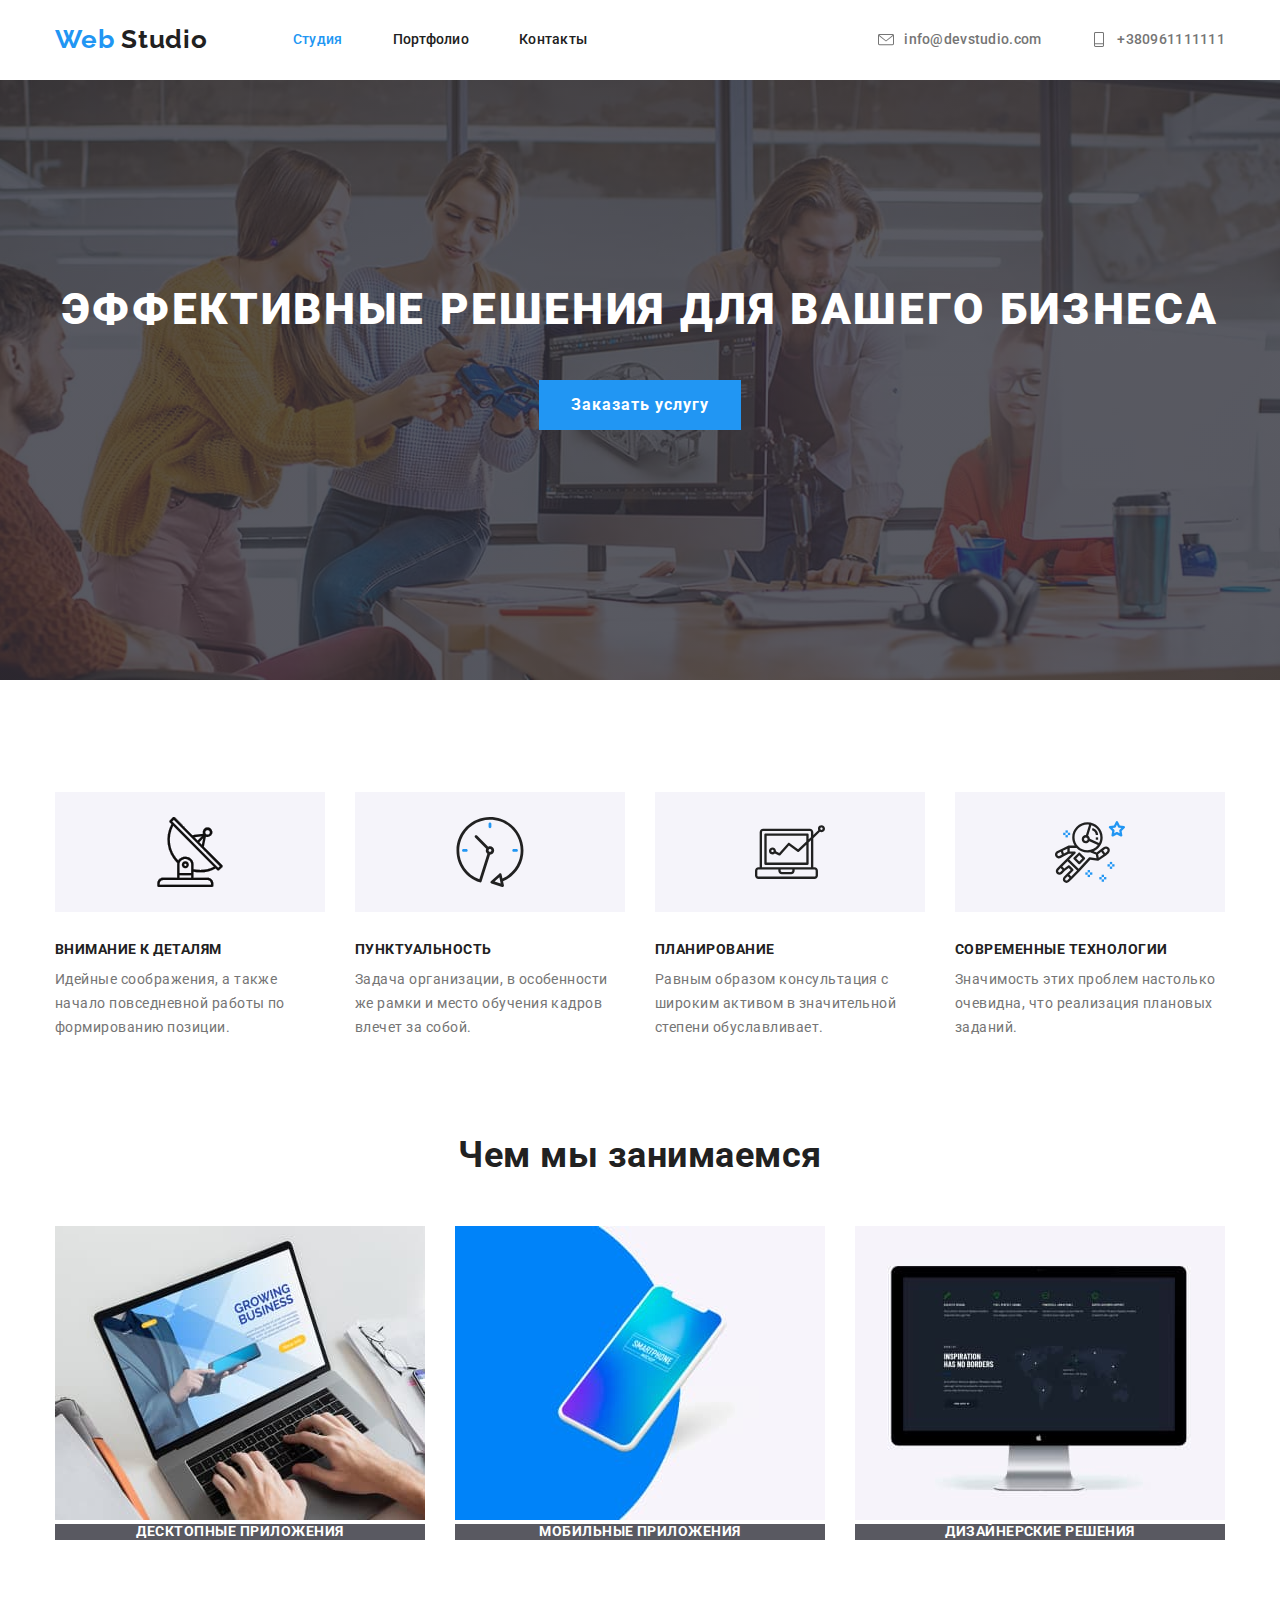
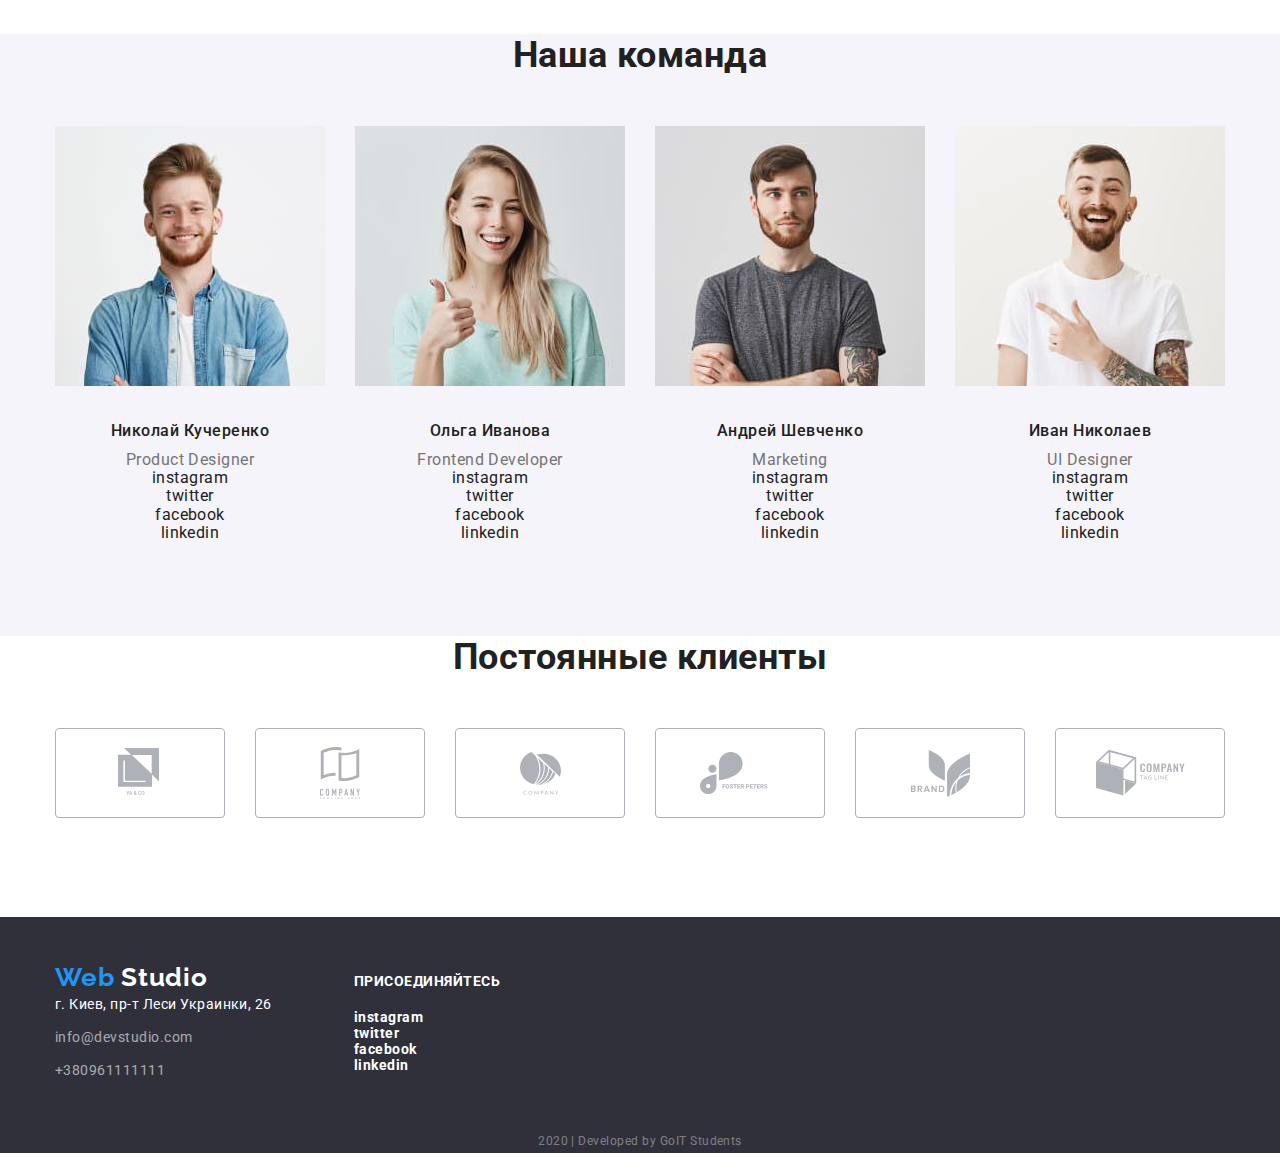
==== index.html @ 4feedaf9 "Добавляет бекграунд героя, иконки тел. и эьейл, иконки в преимущества" ====
<!DOCTYPE html>
<html lang="ru">
  <head>
    <meta charset="UTF-8" />
    <meta name="viewport" content="width=device-width, initial-scale=1.0" />
    <title>Веб студия</title>
    <link
      href="https://fonts.googleapis.com/css2?family=Raleway:wght@700&family=Roboto:wght@400;500;700;900&display=swap"
      rel="stylesheet"
    />
    <link
      rel="stylesheet"
      href="https://cdnjs.cloudflare.com/ajax/libs/modern-normalize/0.6.0/modern-normalize.min.css"
    />
    <link rel="stylesheet" href="./css/style.css" />
  </head>
  <body>
    <!-- Шапка-->
    <header class="header">
      <!--Навигация сайта-->
      <nav class="nav container">
        <a href="./index.html" lang="en" class="logo-link">
          <span class="logo-web">Web</span> Studio
        </a>

        <ul class="nav-list">
          <li class="nav-items"><a href="" class="link current">Студия</a></li>
          <li class="nav-items">
            <a href="./portfolio.html" class="link">Портфолио</a>
          </li>
          <li class="nav-items"><a href="" class="link">Контакты</a></li>
        </ul>

        <ul class="nav-contakt">
          <li class="nav-items mail">
            <a href="mailto:info@devstudio.com" class="link-mail"
              >info@devstudio.com</a
            >
          </li>
          <li class="nav-items tell">
            <a href="tel:+380961111111" class="link-tel">+380961111111</a>
          </li>
        </ul>
      </nav>
    </header>

    <!--Главный контент страницы-->

    <main>
      <!--Секция 1 Герой-->
      <section class="section-heroy">
        <div class="container">
          <h1 class="hero-title">эффективные решения для вашего бизнеса</h1>
          <a href="" class="button">Заказать услугу</a>
        </div>
      </section>
      <!--Наши преимущества-->
      <section class="section">
        <div class="container">
          <h2 class="section-title invisible">Наши преимущества</h2>

          <ul class="advantages">
            <li class="section-items antenna">
              <!--<img
                class="section-img"
                src="./image/antenna.svg"
                alt="Спутниковая тарелка"
              />-->

              <h3 class="section-subtitle">Внимание к деталям</h3>
              <p class="section-text">
                Идейные соображения, а также начало повседневной работы по
                формированию позиции.
              </p>
            </li>
            <li class="section-items clock">
              <!--- <img class="section-img" 
                src="./image/clock.svg" alt="Часы" />-->
              <h3 class="section-subtitle">Пунктуальность</h3>
              <p class="section-text">
                Задача организации, в особенности же рамки и место обучения
                кадров влечет за собой.
              </p>
            </li>
            <li class="section-items vector">
              <!-- <img class="section-img" 
              src="./image/Vector.svg" alt="Вектор" />-->
              <h3 class="section-subtitle">Планирование</h3>
              <p class="section-text">
                Равным образом консультация с широким активом в значительной
                степени обуславливает.
              </p>
            </li>
            <li class="section-items astronaut">
              <!-- <img
                class="section-img"
                src="./image/astronaut.svg"
                alt="Астронавт"
              />-->
              <h3 class="section-subtitle">Современные технологии</h3>
              <p class="section-text">
                Значимость этих проблем настолько очевидна, что реализация
                плановых заданий.
              </p>
            </li>
          </ul>
        </div>
      </section>

      <!--Чем мы занимаемся-->
      <section class="section">
        <div class="container">
          <h2 class="section-title title-work">Чем мы занимаемся</h2>
          <ul class="work-list">
            <li class="work-items">
              <a href=""
                ><img src="./image/notebook.jpg" width="370" alt="ноутбук" />
                <p class="work">Десктопные приложения</p>
              </a>
            </li>

            <li class="work-items">
              <a href=""
                ><img src="./image/phone.jpg" width="370" alt="Телефон" />
                <p class="work">Мобильные приложения</p>
              </a>
            </li>

            <li class="work-items">
              <a href=""
                ><img src="./image/desktop.jpg" width="370" alt="Монитор" />
                <p class="work">Дизайнерские решения</p>
              </a>
            </li>
          </ul>
        </div>
      </section>

      <!--Наша команда-->

      <section class="section team">
        <div class="container">
          <h2 class="section-title section-title-team">Наша команда</h2>
          <ul class="team-list">
            <li class="section-iteams-team">
              <img class="team-img" src="./image/face1.jpg" alt="Портрет" />
              <h3 class="section-subtitle comand">Николай Кучеренко</h3>
              <p lang="en" class="section-text profesion">Product Designer</p>
              <ul class="team-social">
                <li>
                  <a
                    href="https://www.instagram.com/"
                    class="social-link"
                    target="blank"
                    >instagram</a
                  >
                </li>
                <li>
                  <a
                    href="https://twitter.com/"
                    target="blank"
                    class="social-link"
                    >twitter</a
                  >
                </li>
                <li>
                  <a
                    href="https://www.facebook.com/"
                    target="blank"
                    class="social-link"
                    >facebook</a
                  >
                </li>
                <li>
                  <a
                    href="https://www.linkedin.com/"
                    target="blank"
                    class="social-link"
                    >linkedin</a
                  >
                </li>
              </ul>
            </li>

            <li class="section-iteams-team">
              <img class="team-img" src="./image/face2.jpg" alt="Портрет" />
              <h3 class="section-subtitle comand">Ольга Иванова</h3>
              <p lang="en" class="section-text profesion">Frontend Developer</p>
              <ul class="team-social">
                <li>
                  <a
                    href="https://www.instagram.com/"
                    target="blank"
                    class="social-link"
                    >instagram</a
                  >
                </li>
                <li>
                  <a
                    href="https://twitter.com/"
                    target="blank"
                    class="social-link"
                    >twitter</a
                  >
                </li>
                <li>
                  <a
                    href="https://www.facebook.com/"
                    target="blank"
                    class="social-link"
                    >facebook</a
                  >
                </li>
                <li>
                  <a
                    href="https://www.linkedin.com/"
                    target="blank"
                    class="social-link"
                    >linkedin</a
                  >
                </li>
              </ul>
            </li>

            <li class="section-iteams-team">
              <img class="team-img" src="./image/face3.jpg" alt="Портрет" />
              <h3 class="section-subtitle comand">Андрей Шевченко</h3>
              <p lang="en" class="section-text profesion">Marketing</p>
              <ul class="team-social">
                <li>
                  <a
                    href="https://www.instagram.com/"
                    target="blank"
                    class="social-link"
                    >instagram</a
                  >
                </li>
                <li>
                  <a
                    href="https://twitter.com/"
                    target="blank"
                    class="social-link"
                    >twitter</a
                  >
                </li>
                <li>
                  <a
                    href="https://www.facebook.com/"
                    target="blank"
                    class="social-link"
                    >facebook</a
                  >
                </li>
                <li>
                  <a
                    href="https://www.linkedin.com/"
                    target="blank"
                    class="social-link"
                    >linkedin</a
                  >
                </li>
              </ul>
            </li>

            <li class="section-iteams-team">
              <img class="team-img" src="./image/face4.jpg" alt="Портрет" />
              <h3 class="section-subtitle comand">Иван Николаев</h3>
              <p lang="en" class="section-text profesion">UI Designer</p>
              <ul class="team-social">
                <li>
                  <a
                    href="https://www.instagram.com/"
                    target="blank"
                    class="social-link"
                    >instagram</a
                  >
                </li>
                <li>
                  <a
                    href="https://twitter.com/"
                    target="blank"
                    class="social-link"
                    >twitter</a
                  >
                </li>
                <li>
                  <a
                    href="https://www.facebook.com/"
                    target="blank"
                    class="social-link"
                    >facebook</a
                  >
                </li>
                <li>
                  <a
                    href="https://www.linkedin.com/"
                    target="blank"
                    class="social-link"
                    >linkedin</a
                  >
                </li>
              </ul>
            </li>
          </ul>
        </div>
      </section>

      <!--Постоянные клиенты-->

      <section class="section">
        <div class="container">
          <h2 class="section-title title-customers">Постоянные клиенты</h2>
          <ul class="client-list">
            <li class="client-items">
              <a href=""
                ><img src="./image/Client1.svg" alt="компания" width="170"
              /></a>
            </li>

            <li class="client-items">
              <a href=""
                ><img src="./image/Client2.svg" alt="компания" width="170"
              /></a>
            </li>

            <li class="client-items">
              <a href=""
                ><img src="./image/Client3.svg" alt="компания" width="170"
              /></a>
            </li>

            <li class="client-items">
              <a href=""
                ><img src="./image/Client4.svg" alt="компания" width="170"
              /></a>
            </li>

            <li class="client-items">
              <a href=""
                ><img src="./image/Client5.svg" alt="компания" width="170"
              /></a>
            </li>

            <li class="client-items">
              <a href=""
                ><img src="./image/Client6.svg" alt="компания" width="170"
              /></a>
            </li>
          </ul>
        </div>
      </section>
    </main>

    <!--Подвал-->

    <footer class="footer">
      <div class="container footer-bloks">
        <div class="footer-address">
          <a href="./index.html" lang="en" class="logo-link logo-link-footer">
            <span class="logo-web">Web</span>
            <span class="logo-studio">Studio</span>
          </a>

          <address class="address">
            <ul>
              <li class="address-items">г. Киев, пр-т Леси Украинки, 26</li>
              <li class="address-items">
                <a href="mailto:info@devstudio.com" class="contact-address"
                  >info@devstudio.com</a
                >
              </li>
              <li>
                <a href="tel:+380961111111" class="contact-address"
                  >+380961111111</a
                >
              </li>
            </ul>
          </address>
        </div>

        <div class="social">
          <p class="social-text">Присоединяйтесь</p>

          <ul class="social-list">
            <li>
              <a
                href="https://www.instagram.com/"
                class="social-link"
                target="blank"
                >instagram</a
              >
            </li>
            <li>
              <a href="https://twitter.com/" class="social-link" target="blank"
                >twitter</a
              >
            </li>
            <li>
              <a
                href="https://www.facebook.com/"
                class="social-link"
                target="blank"
                >facebook</a
              >
            </li>
            <li>
              <a
                href="https://www.linkedin.com/"
                class="social-link"
                target="blank"
                >linkedin</a
              >
            </li>
          </ul>
        </div>
      </div>
      <p class="dbr">
        2020 &verbar; Developed by GoIT Students
      </p>
    </footer>
  </body>
</html>
---- css/style.css ----
html {
  box-sizing: border-box;
}

*,
*::after,
*::before {
  box-sizing: inherit;
}

:root {
  --main-color-text: #212121;
  --accent-color: #2196f3;
  --second-color-text: #757575;
  --third-color-text: #ffffff;
}

body {
  margin: 0;
  color: var(--main-color-text);
  background-color: #ffffff;

  font-family: Roboto, sans-serif;
  font-weight: 400;
  letter-spacing: 0.03em;
}

a {
  text-decoration: none;
  color: var(--main-color-text);
}

ul {
  list-style: none;
  margin: 0;
  padding: 0;
}

h1,
h2,
h3,
h4,
h5,
h6 {
  margin: 0;
}

.container {
  margin-right: auto;
  margin-left: auto;
  padding-left: 15px;
  padding-right: 15px;
  width: 1200px;
}

/*шапка*/

.header {
  background-color: #ffffff;
}

.nav {
  display: flex;
  align-items: center;
}

.logo-link {
  font-family: Raleway, sans-serif;
  font-style: normal;
  font-weight: bold;
  font-size: 26px;
  line-height: 1.2;
  /* identical to box height */

  letter-spacing: 0.03em;
}

.logo-link .logo-web {
  color: var(--accent-color);
}

.header .link:hover,
.header .link:focus {
  color: var(--accent-color);
}

.header .link-mail:hover,
.header .link-mail:focus {
  color: var(--accent-color);
}

.header .link-tel:hover,
.header .link-tel:focus {
  color: var(--accent-color);
}
.link-mail,
.link-tel {
  color: var(--second-color-text);
}

.nav .link.current {
  color: var(--accent-color);
}

.nav-contakt,
.nav-list {
  font-weight: 500;
  font-size: 14px;
  line-height: 1.14;
  letter-spacing: 0.02em;
}

.nav-list .link {
  display: block;
  padding-bottom: 32px;
  padding-top: 32px;
}

.link-tel,
.link-mail {
  padding-bottom: 32px;
  padding-top: 32px;
}

.nav-list {
  display: flex;
  margin-left: 85px;
}

.nav-list .nav-items:not(:last-child) {
  margin-right: 50px;
}

.nav-contakt .nav-items:not(:last-child) {
  margin-right: 50px;
}

.nav-contakt {
  display: flex;
  /*align-items: center;*/
  margin-left: auto;
}

.nav-contakt .nav-items {
  display: flex;
  align-items: center;
}

.nav-contakt .mail::before {
  display: flex;
  content: '';
  background-image: url(../image/list.svg);
  background-repeat: no-repeat;
  background-position: center;
  width: 16px;
  height: 16px;
  margin-right: 10px;
}

.nav-contakt .tell::before {
  content: '';
  display: flex;
  width: 16px;
  height: 16px;
  margin-right: 10px;
  background-image: url(../image/phone.svg);
  background-repeat: no-repeat;
  background-position: center;
}

/*Главный контент страницы*/

/*Секция герой*/

.section-heroy {
  padding-bottom: 200px;
  padding-top: 200px;
  margin-right: auto;
  margin-left: auto;
  text-align: center;

  background-image: linear-gradient(
      rgba(47, 48, 58, 0.8),
      rgba(47, 48, 58, 0.8)
    ),
    url(../image/heroy-img.jpg);
  max-width: 1600px;
  height: 600px;
  background-position: center;
  background-size: cover;
}

.section-heroy .hero-title {
  margin-bottom: 40px;

  color: var(--third-color-text);

  font-weight: 900;
  font-size: 44px;
  line-height: 1.36;
  /* or 136% */

  letter-spacing: 0.06em;
  text-transform: uppercase;
}

.button {
  display: inline-block;
  min-width: 200px;
  padding: 10px 32px;

  color: var(--third-color-text);
  background-color: var(--accent-color);

  font-weight: bold;
  font-size: 16px;
  line-height: 1.88;
  letter-spacing: 0.06em;
}

/*Наши преимущества*/

.section {
  background-color: ##ffffff;
}

.section-iteams-team {
  width: 270px;
}

.section-iteams-team:not(:last-child) {
  margin-right: 30px;
}

.section-items {
  width: calc((100% - 90px) / 4);
}

.section-items::before {
  display: flex;
  content: '';
  width: 270px;
  height: 120px;
  background: #f5f4fa;
  margin-bottom: 30px;
  background-repeat: no-repeat;
  background-position: center;
}

.antenna::before {
  background-image: url(../image/antenna.svg);
}

.clock::before {
  background-image: url(../image/clock.svg);
}

.vector::before {
  background-image: url(../image/Vector.svg);
}

.astronaut::before {
  background-image: url(../image/astronaut.svg);
}

.section-items:not(:last-child) {
  margin-right: 30px;
}

.advantages {
  display: flex;
  padding-bottom: 94px;
  padding-top: 112px;
  align-items: center;
}

.section .section-img {
  margin-top: 25px;
  margin-bottom: 55px;
  margin-left: 100px;
}

.section-title {
  color: var(--main-color-text);

  font-weight: bold;
  font-size: 36px;
  line-height: 1.17;

  text-align: center;
}

.section-title.invisible {
  display: none;
  padding-top: 112px;
}

.section-subtitle {
  margin-bottom: 10px;

  color: var(--main-color-text);

  font-weight: bold;
  font-size: 14px;
  line-height: 1.14;
  /*text-transform: uppercase;*/
}

.advantages .section-subtitle {
  text-transform: uppercase;
}

.comand {
  font-weight: 500;
  font-size: 16px;
  line-height: 1.19;
  text-align: center;
}

.section-text {
  margin: 0;

  color: var(--second-color-text);

  font-size: 14px;
  line-height: 1.71;
}

.profesion {
  font-size: 16px;
  line-height: 1.19;
  text-align: center;
}

.work-items {
  width: calc((100% - 60px) / 3);
}

.work-items:not(:last-child) {
  margin-right: 30px;
}

.work-list {
  display: flex;
  padding-bottom: 94px;
}

.title-work {
  margin-bottom: 50px;
}

.work {
  margin: 0;

  background: rgba(47, 48, 58, 0.8);
  color: var(--third-color-text);

  font-weight: bold;
  font-size: 14px;
  line-height: 1.14;
  text-align: center;
  text-transform: uppercase;
}

.section-title-team {
  margin-bottom: 50px;
  text-align: center;
}

.team-list {
  display: flex;
  padding-bottom: 94px;
}

.team-img {
  margin-bottom: 30px;
}

.team {
  background-color: #f5f4fa;
}

.team-social {
  text-align: center;
}

/* Клиенты*/

.title-customers {
  margin-bottom: 50px;
}

.client-list {
  display: flex;
  padding-bottom: 94px;
}

.client-items:not(:last-child) {
  margin-right: 30px;
}

/*Футер*/

/*Cоц сети*/

.social-list .social-link {
  color: var(--third-color-text);
}

.social-link:hover,
.social-link:focus {
  color: var(--accent-color);
}

.footer {
  background-color: #2f303a;
}

.address {
  color: var(--third-color-text);

  font-size: 14px;
  font-style: normal;
  line-height: 1.71;
}

.address-items {
  margin-bottom: 9px;
}

.logo-link .logo-studio {
  color: var(--third-color-text);
}

.logo-link-footer {
  margin-bottom: 8px;
}

.address .contact-address {
  color: rgba(255, 255, 255, 0.6);
}

.footer-address {
  margin-top: 45px;
  margin-bottom: 46px;
  width: 230px;
}

.social {
  margin-left: 69px;
  margin-top: 57px;
  width: 206px;

  color: var(--third-color-text);

  font-weight: bold;
  font-size: 14px;
  line-height: 1.14;
}

.social-text {
  margin-top: 0;
  margin-bottom: 20px;
  text-transform: uppercase;
}

.footer-bloks {
  display: flex;
}

.dbr {
  margin-top: 0;
  margin-bottom: 21px;
  color: rgba(255, 255, 255, 0.4);

  font-size: 12px;
  line-height: 2;

  text-align: center;
  margin: 0;
}

/* Портфолио*/

.portfolio {
  background-color: #e5e5e5;
  display: none;
}

.port-button:hover,
.port-button:focus {
  color: #ffffff;
  background-color: var(--accent-color);
}

.port-button {
  background-color: #f5f4fa;
  border-color: transparent;
  border-radius: 4px;

  font-family: Roboto;
  font-style: normal;
  font-weight: 500;
  font-size: 16px;
  line-height: 1.63;
}

.button-items:not(:last-child) {
  margin-right: 8px;
}

.button-list {
  display: flex;
  margin-top: 93px;
  margin-bottom: 50px;
  justify-content: center;
}

.port-title {
  margin-bottom: 4px;

  color: var(--main-color-text);

  font-weight: bold;
  font-size: 18px;
  line-height: 2;

  letter-spacing: 0.06em;
}

.port-subtitle {
  margin: 0;

  color: var(--second-color-text);

  font-weight: normal;
  font-size: 16px;
  line-height: 1.88;
}

.port-text {
  margin: 0;

  color: var(--third-color-text);
  background-color: rgba(33, 150, 243, 0.9);

  font-weight: normal;
  font-size: 18px;
  line-height: 1.56;
}

.port-list {
  display: flex;
  flex-wrap: wrap;
}

.port-img {
  margin-bottom: 20px;
}

.port-items {
  width: 370px;
  margin-right: 30px;
  margin-bottom: 30px;
}

.port-items:nth-child(3n) {
  margin-right: 0;
}

.port-items:nth-last-child(-n + 3) {
  margin-bottom: 0;
  padding-bottom: 94px;
}
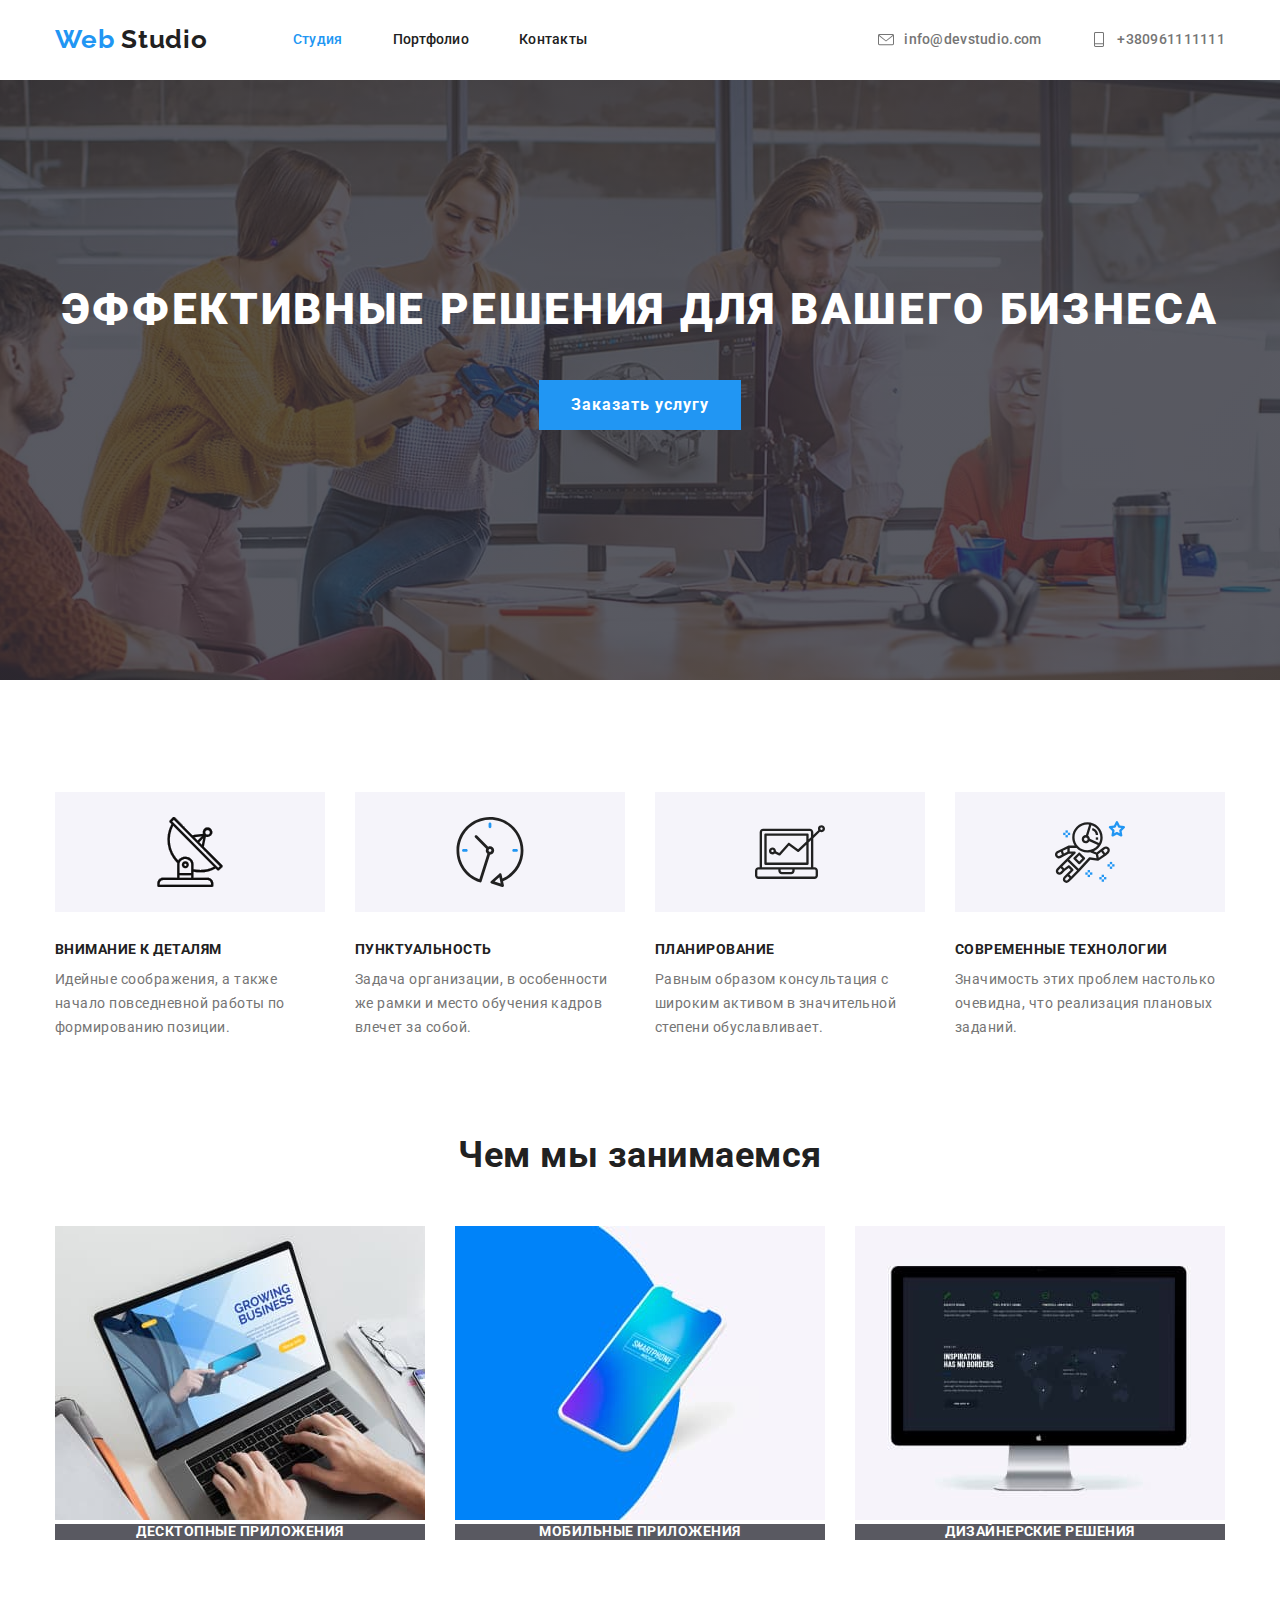
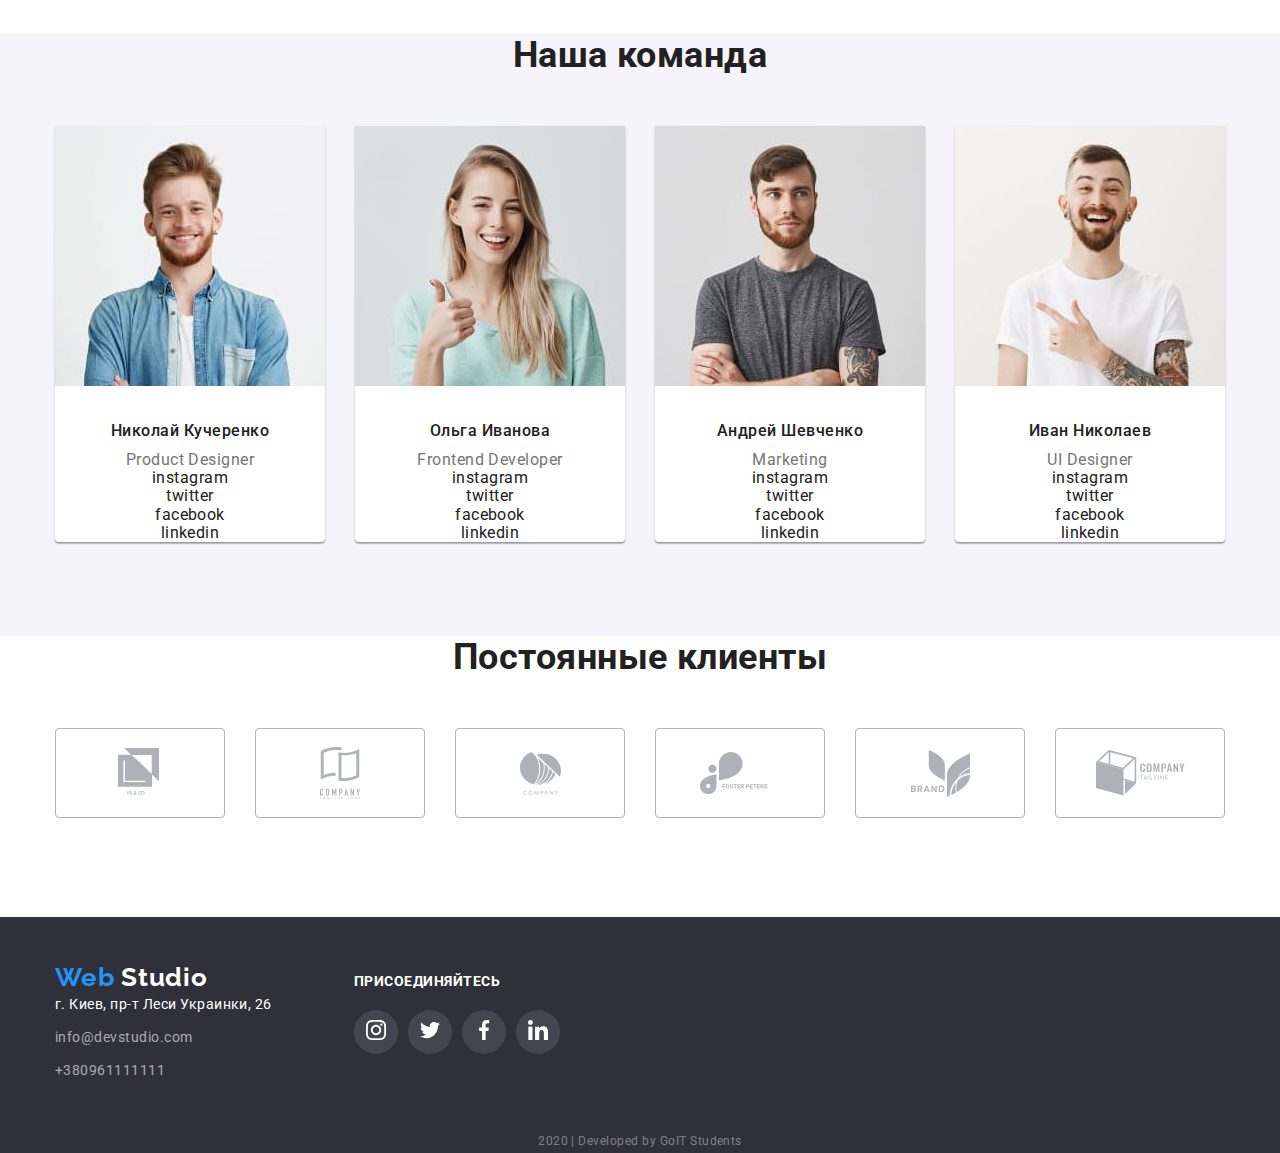
==== commit 38ef01a5: "Добавляет иконки соц. сетей в футере, эфект тени в команде и в картах портфолио" ====
--- a/index.html
+++ b/index.html
@@ -382,34 +382,36 @@
           <p class="social-text">Присоединяйтесь</p>
 
           <ul class="social-list">
-            <li>
+            <li class="socials insta">
               <a
                 href="https://www.instagram.com/"
                 class="social-link"
                 target="blank"
-                >instagram</a
-              >
-            </li>
-            <li>
+                ><img src="./image/instagram.svg" alt="insta"
+              /></a>
+            </li>
+            <li class="socials twit">
               <a href="https://twitter.com/" class="social-link" target="blank"
-                >twitter</a
-              >
-            </li>
-            <li>
+                ><img src="./image/twitter.svg" alt="twit" />
+              </a>
+            </li>
+            <li class="socials face">
               <a
                 href="https://www.facebook.com/"
                 class="social-link"
                 target="blank"
-                >facebook</a
               >
-            </li>
-            <li>
+                <img src="./image/facebook.svg" alt="fk" />
+              </a>
+            </li>
+            <li class="socials linked">
               <a
                 href="https://www.linkedin.com/"
                 class="social-link"
                 target="blank"
-                >linkedin</a
               >
+                <img src="./image/linkedin.svg" alt="in" />
+              </a>
             </li>
           </ul>
         </div>
--- a/css/style.css
+++ b/css/style.css
@@ -226,6 +226,10 @@
 
 .section-iteams-team {
   width: 270px;
+  background-color: var(--third-color-text);
+  box-shadow: 0px 2px 1px rgba(0, 0, 0, 0.2), 0px 1px 1px rgba(0, 0, 0, 0.14),
+    0px 1px 3px rgba(0, 0, 0, 0.12);
+  border-radius: 0px 0px 4px 4px;
 }
 
 .section-iteams-team:not(:last-child) {
@@ -403,6 +407,56 @@
 
 /*Cоц сети*/
 
+.footer .social-list {
+  display: flex;
+}
+
+.socials {
+  display: flex;
+  width: 44px;
+  height: 44px;
+  background-color: rgba(255, 255, 255, 0.1);
+  border-radius: 50px;
+  justify-content: center;
+  align-items: center;
+  padding: 12px;
+}
+
+.socials:not(:last-child) {
+  margin-right: 10px;
+}
+
+/*.footer .insta {
+  background-image: url(../image/instagram.svg);
+  background-repeat: no-repeat;
+  background-position: center;
+}
+
+.footer .twit {
+  background-image: url(../image/twitter.svg);
+  background-repeat: no-repeat;
+  background-position: center;
+}
+
+.footer .face {
+  background-image: url(../image/facebook.svg);
+  background-repeat: no-repeat;
+  background-position: center;
+}
+
+.footer .linked {
+  background-image: url(../image/linkedin.svg);
+  background-repeat: no-repeat;
+  background-position: center;
+}*/
+
+.footer .insta:hover,
+.footer .twit:hover,
+.footer .face:hover,
+.footer .linked:hover {
+  background-color: var(--accent-color);
+}
+
 .social-list .social-link {
   color: var(--third-color-text);
 }
@@ -552,6 +606,7 @@
 .port-list {
   display: flex;
   flex-wrap: wrap;
+  padding-bottom: 94px;
 }
 
 .port-img {
@@ -570,5 +625,8 @@
 
 .port-items:nth-last-child(-n + 3) {
   margin-bottom: 0;
-  padding-bottom: 94px;
-}
+}
+
+.port-list .port-items:hover {
+  box-shadow: 0px 4px 4px rgba(0, 0, 0, 0.25);
+}
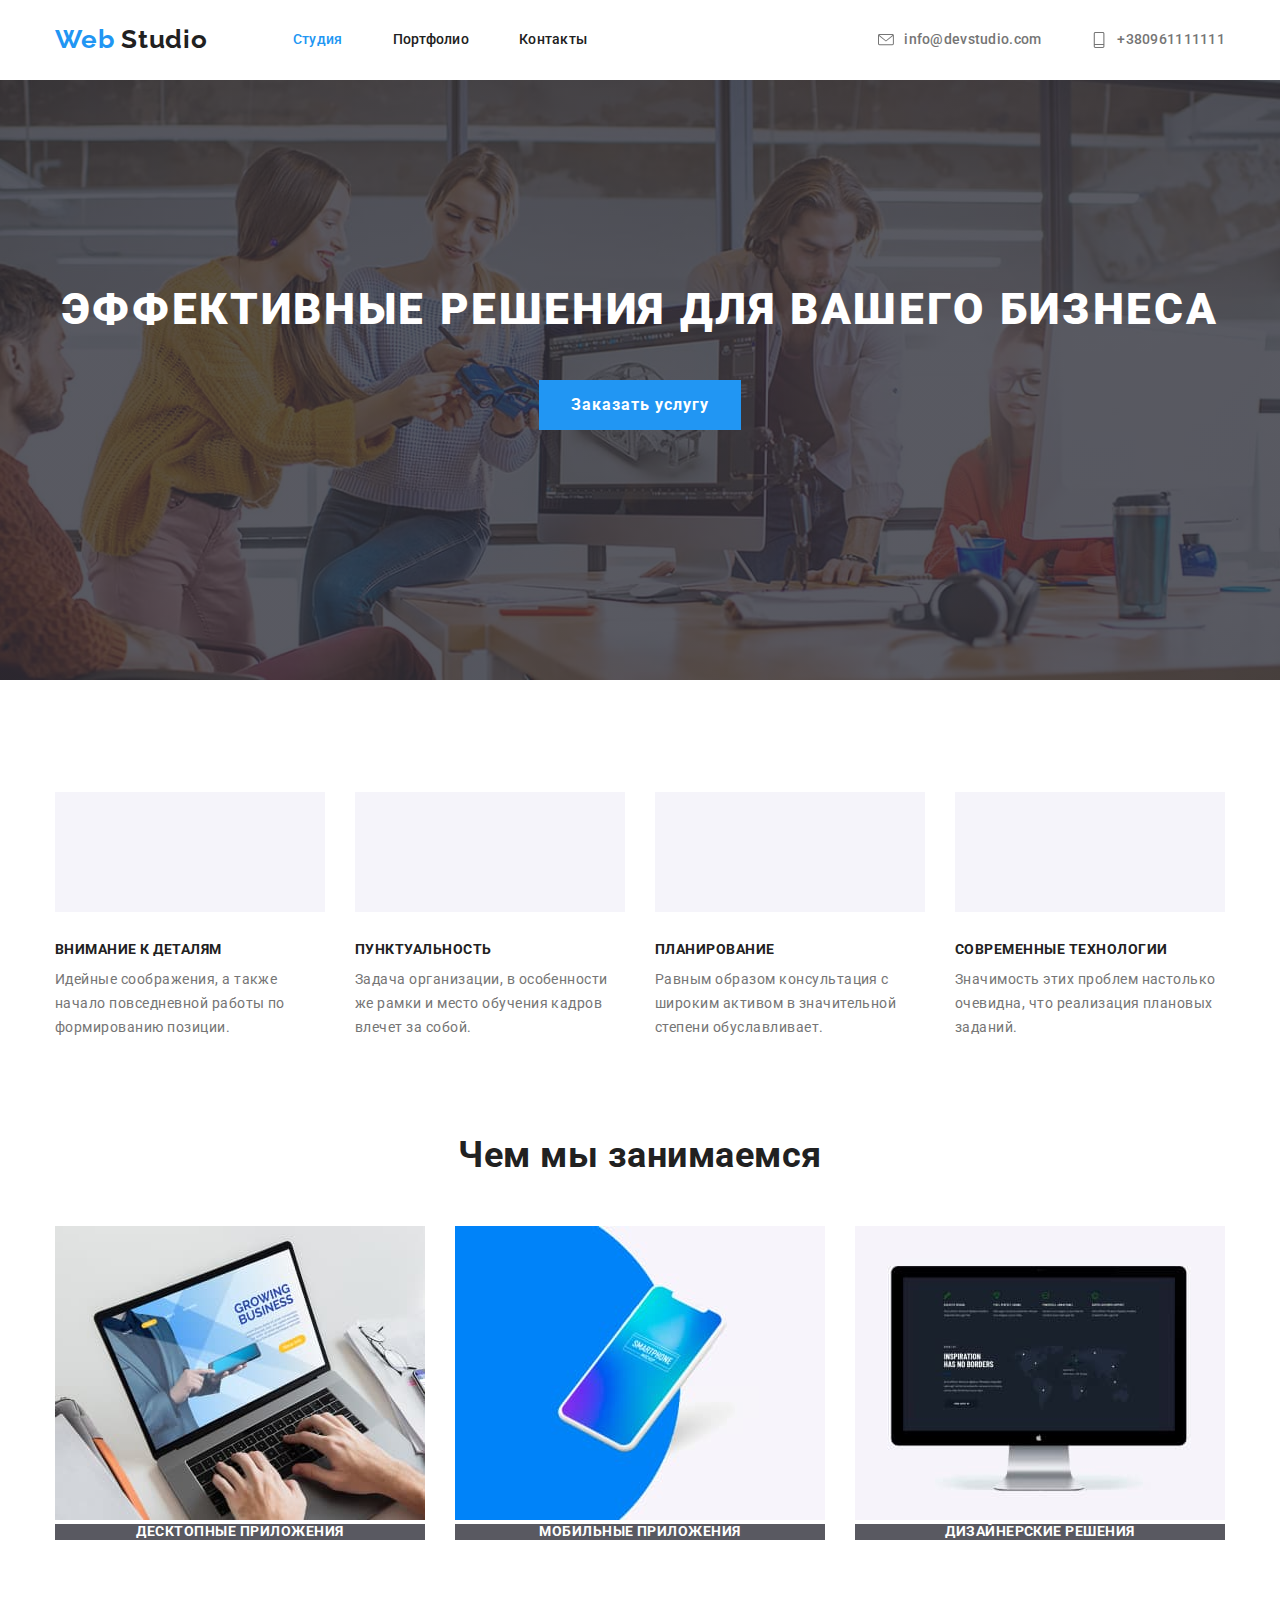
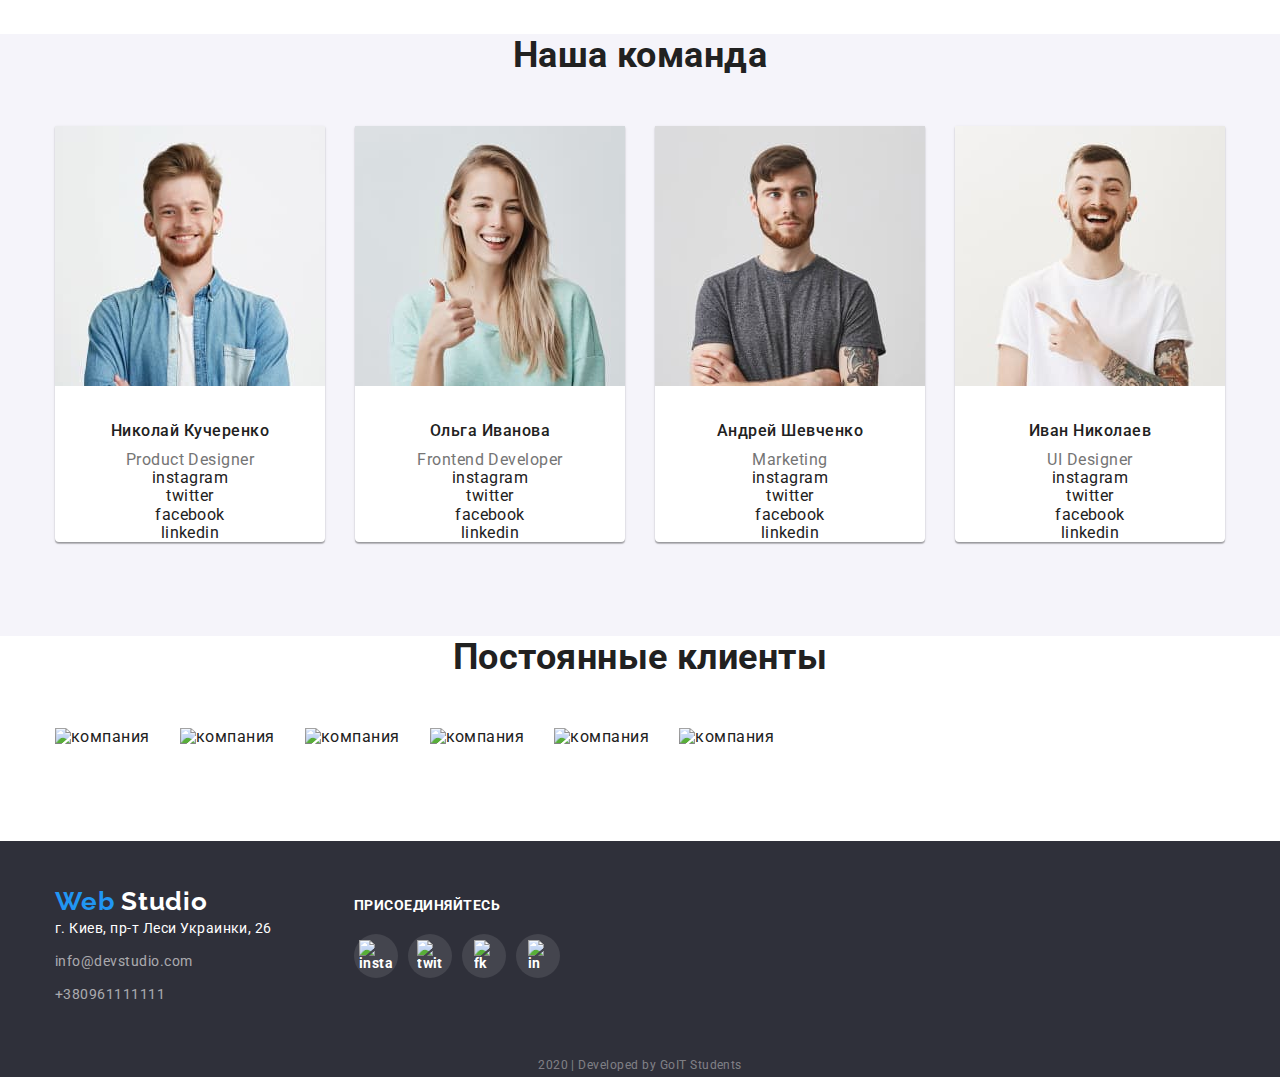
==== commit d6e9da11: "оптимизирует свж, добавлдяет свж спрайт" ====
--- a/index.html
+++ b/index.html
@@ -33,12 +33,20 @@
 
         <ul class="nav-contakt">
           <li class="nav-items mail">
-            <a href="mailto:info@devstudio.com" class="link-mail"
-              >info@devstudio.com</a
-            >
+            <a href="mailto:info@devstudio.com" class="link-mail">
+              <svg class="icon">
+                <use href="./image/sprite.svg#list"></use>
+              </svg>
+              info@devstudio.com
+            </a>
           </li>
           <li class="nav-items tell">
-            <a href="tel:+380961111111" class="link-tel">+380961111111</a>
+            <a href="tel:+380961111111" class="link-tel">
+              <svg class="icon">
+                <use href="./image/sprite.svg#phone"></use>
+              </svg>
+              +380961111111</a
+            >
           </li>
         </ul>
       </nav>
--- a/css/style.css
+++ b/css/style.css
@@ -145,7 +145,19 @@
   display: flex;
   align-items: center;
 }
-
+.nav-contakt .link-mail,
+.nav-contakt .link-tel {
+  display: inline-flex;
+  align-items: center;
+}
+
+.icon {
+  width: 16px;
+  height: 16px;
+  margin-right: 10px;
+  fill: currentColor;
+}
+/*
 .nav-contakt .mail::before {
   display: flex;
   content: '';
@@ -167,6 +179,7 @@
   background-repeat: no-repeat;
   background-position: center;
 }
+*/
 
 /*Главный контент страницы*/
 
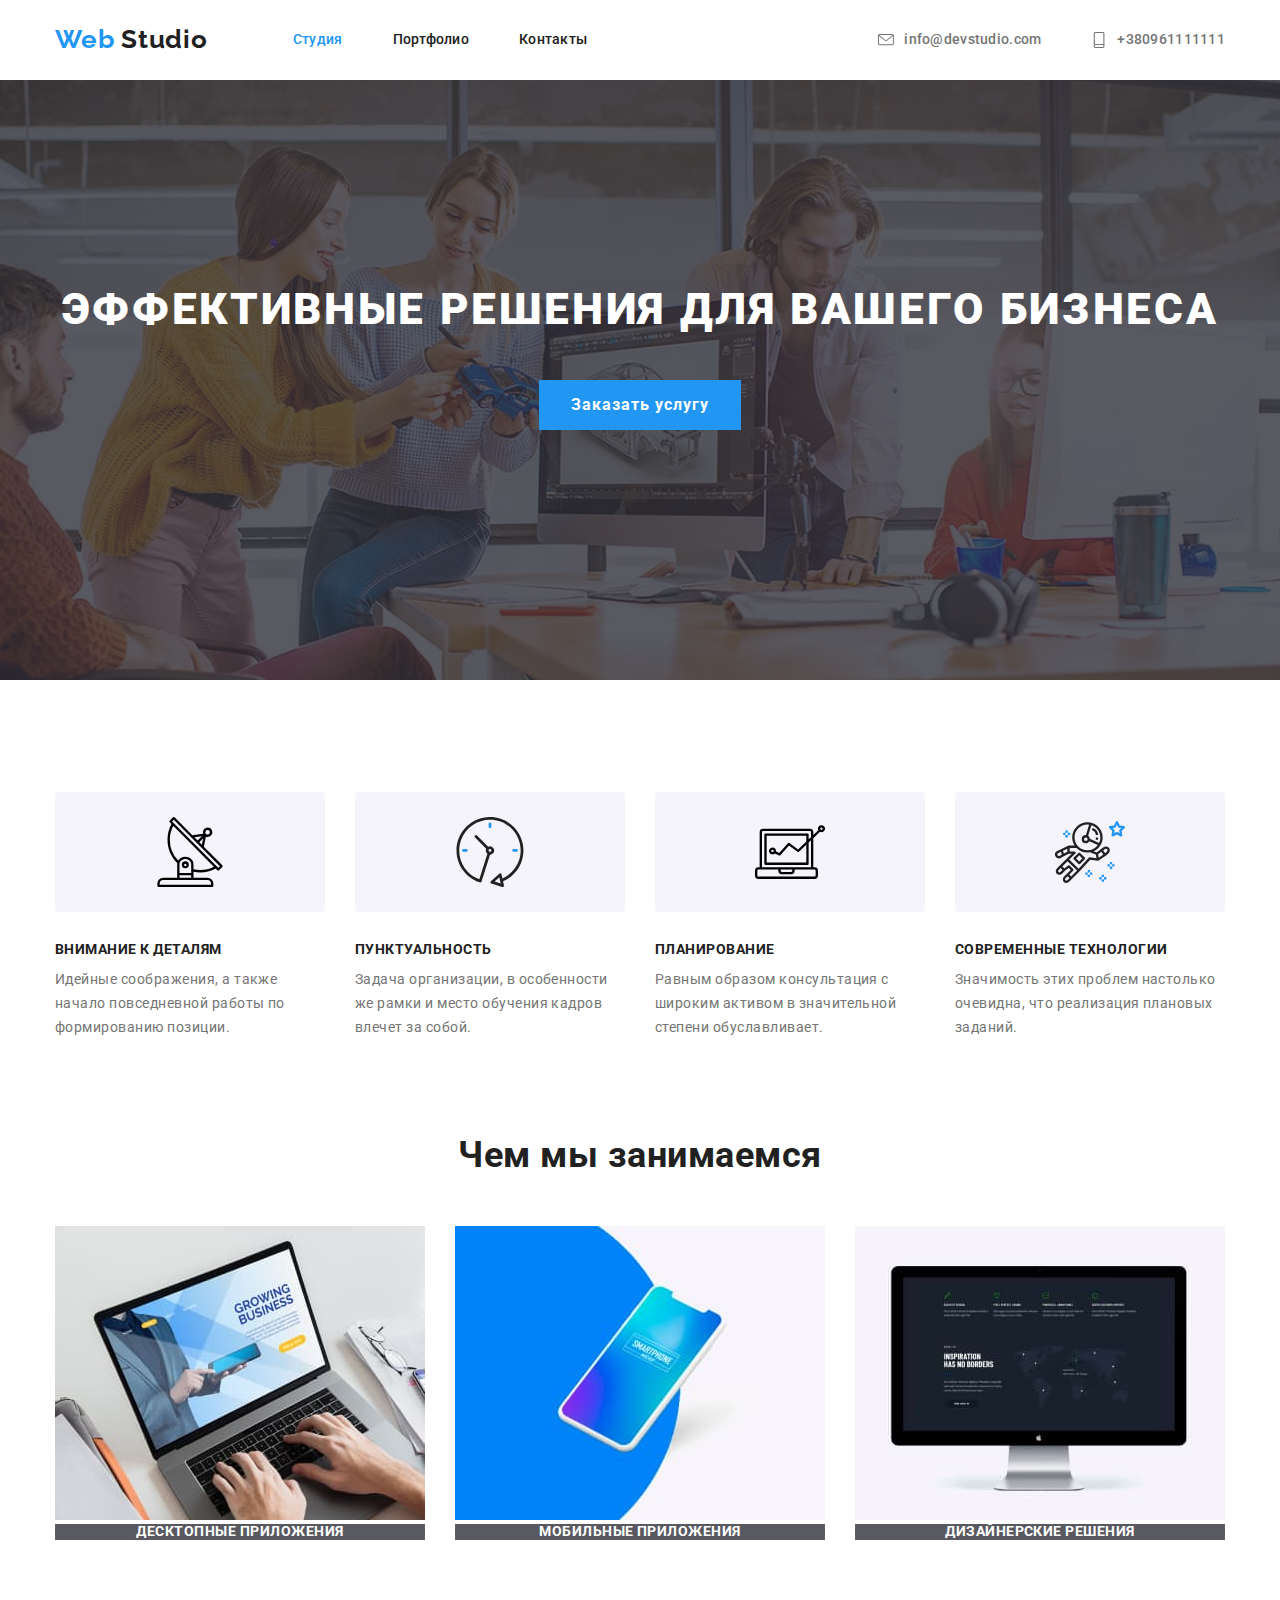
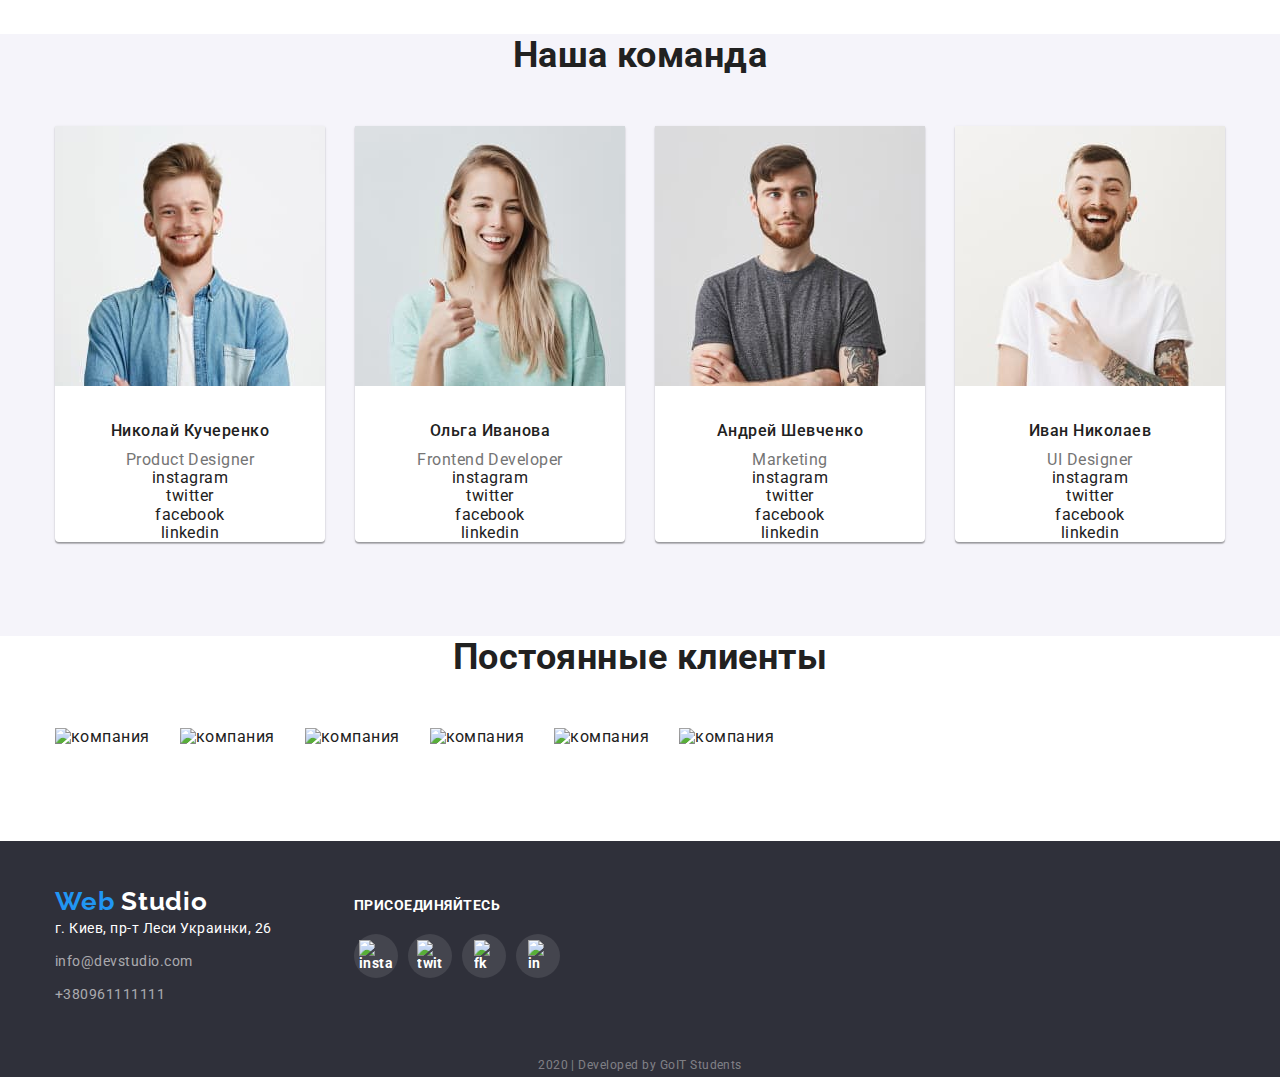
==== commit 4e9e0649: "добавляет "наши преимущества"" ====
--- a/index.html
+++ b/index.html
@@ -69,6 +69,11 @@
 
           <ul class="advantages">
             <li class="section-items antenna">
+              <div class="container-advantages">
+                <svg class="icon-advantages">
+                  <use href="./image/sprite.svg#antenna"></use>
+                </svg>
+              </div>
               <!--<img
                 class="section-img"
                 src="./image/antenna.svg"
@@ -82,6 +87,11 @@
               </p>
             </li>
             <li class="section-items clock">
+              <div class="container-advantages">
+                <svg class="icon-advantages">
+                  <use href="./image/sprite.svg#clock"></use>
+                </svg>
+              </div>
               <!--- <img class="section-img" 
                 src="./image/clock.svg" alt="Часы" />-->
               <h3 class="section-subtitle">Пунктуальность</h3>
@@ -91,6 +101,11 @@
               </p>
             </li>
             <li class="section-items vector">
+              <div class="container-advantages">
+                <svg class="icon-advantages">
+                  <use href="./image/sprite.svg#Vector"></use>
+                </svg>
+              </div>
               <!-- <img class="section-img" 
               src="./image/Vector.svg" alt="Вектор" />-->
               <h3 class="section-subtitle">Планирование</h3>
@@ -100,6 +115,11 @@
               </p>
             </li>
             <li class="section-items astronaut">
+              <div class="container-advantages">
+                <svg class="icon-advantages">
+                  <use href="./image/sprite.svg#astronaut"></use>
+                </svg>
+              </div>
               <!-- <img
                 class="section-img"
                 src="./image/astronaut.svg"
--- a/css/style.css
+++ b/css/style.css
@@ -253,6 +253,7 @@
   width: calc((100% - 90px) / 4);
 }
 
+/*
 .section-items::before {
   display: flex;
   content: '';
@@ -278,6 +279,23 @@
 
 .astronaut::before {
   background-image: url(../image/astronaut.svg);
+}
+*/
+
+.container-advantages {
+  width: 270px;
+  height: 120px;
+  background-color: #f5f4fa;
+  border-radius: 4px;
+  margin-bottom: 30px;
+  display: flex;
+  align-items: center;
+  justify-content: center;
+}
+.icon-advantages {
+  width: 70px;
+  height: 70px;
+  align-items: center;
 }
 
 .section-items:not(:last-child) {
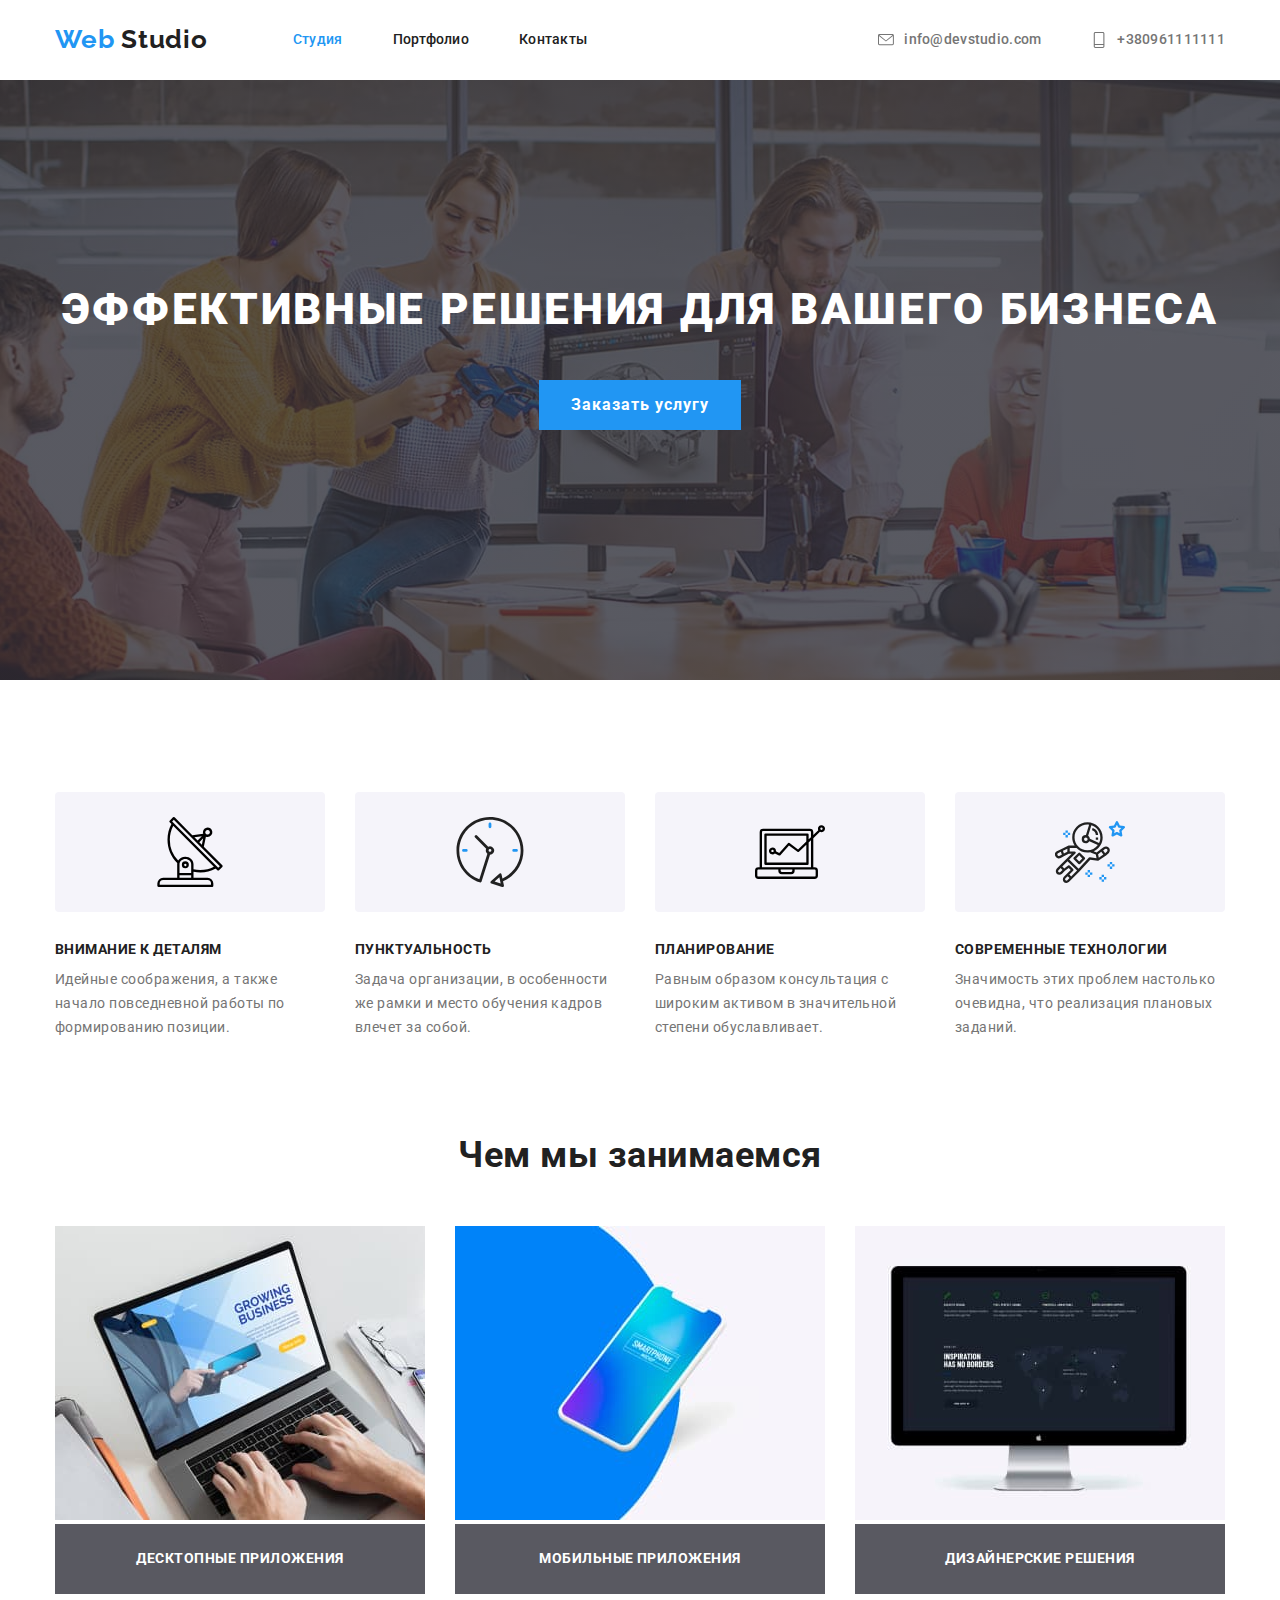
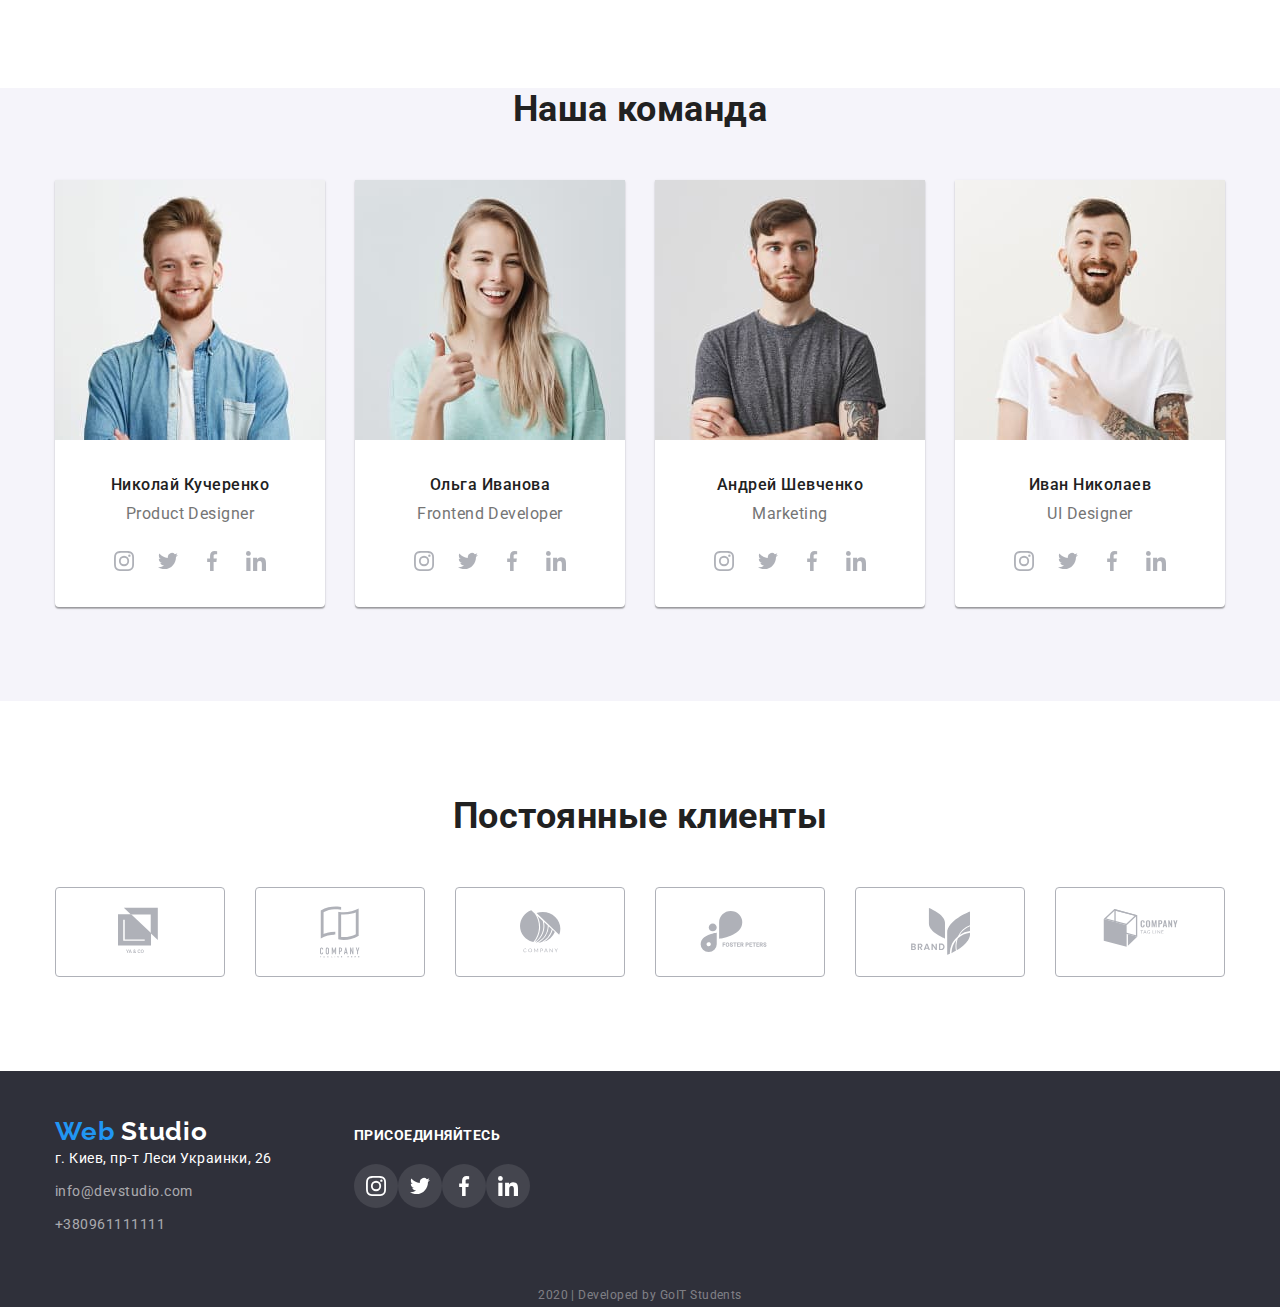
==== commit a6810e5a: "Добавляет свж клиентов, соц.сетей в команде, футере и портфолио" ====
--- a/index.html
+++ b/index.html
@@ -180,32 +180,52 @@
                     href="https://www.instagram.com/"
                     class="social-link"
                     target="blank"
-                    >instagram</a
-                  >
+                  >
+                    <div class="socials-item">
+                      <svg width="20" height="20" class="logo-social">
+                        <use href="./image/sprite.svg#instagram"></use>
+                      </svg>
+                    </div>
+                  </a>
                 </li>
                 <li>
                   <a
                     href="https://twitter.com/"
                     target="blank"
                     class="social-link"
-                    >twitter</a
-                  >
+                  >
+                    <div class="socials-item">
+                      <svg width="20" height="20" class="logo-social">
+                        <use href="./image/sprite.svg#twitter"></use>
+                      </svg>
+                    </div>
+                  </a>
                 </li>
                 <li>
                   <a
                     href="https://www.facebook.com/"
                     target="blank"
                     class="social-link"
-                    >facebook</a
-                  >
+                  >
+                    <div class="socials-item">
+                      <svg width="20" height="20" class="logo-social">
+                        <use href="./image/sprite.svg#facebook"></use>
+                      </svg>
+                    </div>
+                  </a>
                 </li>
                 <li>
                   <a
                     href="https://www.linkedin.com/"
                     target="blank"
                     class="social-link"
-                    >linkedin</a
-                  >
+                  >
+                    <div class="socials-item">
+                      <svg width="20" height="20" class="logo-social">
+                        <use href="./image/sprite.svg#linkedin"></use>
+                      </svg>
+                    </div>
+                  </a>
                 </li>
               </ul>
             </li>
@@ -218,34 +238,54 @@
                 <li>
                   <a
                     href="https://www.instagram.com/"
-                    target="blank"
-                    class="social-link"
-                    >instagram</a
-                  >
+                    class="social-link"
+                    target="blank"
+                  >
+                    <div class="socials-item">
+                      <svg width="20" height="20" class="logo-social">
+                        <use href="./image/sprite.svg#instagram"></use>
+                      </svg>
+                    </div>
+                  </a>
                 </li>
                 <li>
                   <a
                     href="https://twitter.com/"
                     target="blank"
                     class="social-link"
-                    >twitter</a
-                  >
+                  >
+                    <div class="socials-item">
+                      <svg width="20" height="20" class="logo-social">
+                        <use href="./image/sprite.svg#twitter"></use>
+                      </svg>
+                    </div>
+                  </a>
                 </li>
                 <li>
                   <a
                     href="https://www.facebook.com/"
                     target="blank"
                     class="social-link"
-                    >facebook</a
-                  >
+                  >
+                    <div class="socials-item">
+                      <svg width="20" height="20" class="logo-social">
+                        <use href="./image/sprite.svg#facebook"></use>
+                      </svg>
+                    </div>
+                  </a>
                 </li>
                 <li>
                   <a
                     href="https://www.linkedin.com/"
                     target="blank"
                     class="social-link"
-                    >linkedin</a
-                  >
+                  >
+                    <div class="socials-item">
+                      <svg width="20" height="20" class="logo-social">
+                        <use href="./image/sprite.svg#linkedin"></use>
+                      </svg>
+                    </div>
+                  </a>
                 </li>
               </ul>
             </li>
@@ -258,34 +298,54 @@
                 <li>
                   <a
                     href="https://www.instagram.com/"
-                    target="blank"
-                    class="social-link"
-                    >instagram</a
-                  >
+                    class="social-link"
+                    target="blank"
+                  >
+                    <div class="socials-item">
+                      <svg width="20" height="20" class="logo-social">
+                        <use href="./image/sprite.svg#instagram"></use>
+                      </svg>
+                    </div>
+                  </a>
                 </li>
                 <li>
                   <a
                     href="https://twitter.com/"
                     target="blank"
                     class="social-link"
-                    >twitter</a
-                  >
+                  >
+                    <div class="socials-item">
+                      <svg width="20" height="20" class="logo-social">
+                        <use href="./image/sprite.svg#twitter"></use>
+                      </svg>
+                    </div>
+                  </a>
                 </li>
                 <li>
                   <a
                     href="https://www.facebook.com/"
                     target="blank"
                     class="social-link"
-                    >facebook</a
-                  >
+                  >
+                    <div class="socials-item">
+                      <svg width="20" height="20" class="logo-social">
+                        <use href="./image/sprite.svg#facebook"></use>
+                      </svg>
+                    </div>
+                  </a>
                 </li>
                 <li>
                   <a
                     href="https://www.linkedin.com/"
                     target="blank"
                     class="social-link"
-                    >linkedin</a
-                  >
+                  >
+                    <div class="socials-item">
+                      <svg width="20" height="20" class="logo-social">
+                        <use href="./image/sprite.svg#linkedin"></use>
+                      </svg>
+                    </div>
+                  </a>
                 </li>
               </ul>
             </li>
@@ -298,34 +358,54 @@
                 <li>
                   <a
                     href="https://www.instagram.com/"
-                    target="blank"
-                    class="social-link"
-                    >instagram</a
-                  >
+                    class="social-link"
+                    target="blank"
+                  >
+                    <div class="socials-item">
+                      <svg width="20" height="20" class="logo-social">
+                        <use href="./image/sprite.svg#instagram"></use>
+                      </svg>
+                    </div>
+                  </a>
                 </li>
                 <li>
                   <a
                     href="https://twitter.com/"
                     target="blank"
                     class="social-link"
-                    >twitter</a
-                  >
+                  >
+                    <div class="socials-item">
+                      <svg width="20" height="20" class="logo-social">
+                        <use href="./image/sprite.svg#twitter"></use>
+                      </svg>
+                    </div>
+                  </a>
                 </li>
                 <li>
                   <a
                     href="https://www.facebook.com/"
                     target="blank"
                     class="social-link"
-                    >facebook</a
-                  >
+                  >
+                    <div class="socials-item">
+                      <svg width="20" height="20" class="logo-social">
+                        <use href="./image/sprite.svg#facebook"></use>
+                      </svg>
+                    </div>
+                  </a>
                 </li>
                 <li>
                   <a
                     href="https://www.linkedin.com/"
                     target="blank"
                     class="social-link"
-                    >linkedin</a
-                  >
+                  >
+                    <div class="socials-item">
+                      <svg width="20" height="20" class="logo-social">
+                        <use href="./image/sprite.svg#linkedin"></use>
+                      </svg>
+                    </div>
+                  </a>
                 </li>
               </ul>
             </li>
@@ -335,44 +415,80 @@
 
       <!--Постоянные клиенты-->
 
-      <section class="section">
+      <section class="section client">
         <div class="container">
           <h2 class="section-title title-customers">Постоянные клиенты</h2>
           <ul class="client-list">
             <li class="client-items">
-              <a href=""
-                ><img src="./image/Client1.svg" alt="компания" width="170"
-              /></a>
+              <a href="" class="client-link">
+                <!--<img src="./image/Client1.svg" alt="компания" width="170"
+              />-->
+                <div class="client-bgt">
+                  <svg width="44" height="50" class="logo-client">
+                    <use href="./image/sprite.svg#Client1"></use>
+                  </svg>
+                </div>
+              </a>
+            </li>
+
+            <li class="client-items">
+              <a href="">
+                <!--<img src="./image/Client2.svg" alt="компания" width="170"
+              />-->
+                <div class="client-bgt">
+                  <svg width="40" height="52" class="logo-client">
+                    <use href="./image/sprite.svg#Client2"></use>
+                  </svg>
+                </div>
+              </a>
+            </li>
+
+            <li class="client-items">
+              <a href="">
+                <!-- <img src="./image/Client3.svg" alt="компания" width="170"
+              /> -->
+                <div class="client-bgt">
+                  <svg width="41" height="43" class="logo-client">
+                    <use href="./image/sprite.svg#Client3"></use>
+                  </svg>
+                </div>
+              </a>
             </li>
 
             <li class="client-items">
               <a href=""
-                ><img src="./image/Client2.svg" alt="компания" width="170"
-              /></a>
+                ><!--<img src="./image/Client4.svg" alt="компания" width="170"
+              />-->
+                <div class="client-bgt">
+                  <svg width="80" height="42" class="logo-client">
+                    <use href="./image/sprite.svg#Client4"></use>
+                  </svg>
+                </div>
+              </a>
             </li>
 
             <li class="client-items">
               <a href=""
-                ><img src="./image/Client3.svg" alt="компания" width="170"
-              /></a>
+                ><!--<img src="./image/Client5.svg" alt="компания" width="170"
+              />-->
+                <div class="client-bgt">
+                  <svg width="59" height="47" class="logo-client">
+                    <use href="./image/sprite.svg#Client5"></use>
+                  </svg>
+                </div>
+              </a>
             </li>
 
             <li class="client-items">
-              <a href=""
-                ><img src="./image/Client4.svg" alt="компания" width="170"
-              /></a>
-            </li>
-
-            <li class="client-items">
-              <a href=""
-                ><img src="./image/Client5.svg" alt="компания" width="170"
-              /></a>
-            </li>
-
-            <li class="client-items">
-              <a href=""
-                ><img src="./image/Client6.svg" alt="компания" width="170"
-              /></a>
+              <a href="">
+                <!--<img src="./image/Client6.svg" alt="компания" width="170"
+              />-->
+                <div class="client-bgt">
+                  <svg width="89" height="45" class="logo-client">
+                    <use href="./image/sprite.svg#Client6"></use>
+                  </svg>
+                </div>
+              </a>
             </li>
           </ul>
         </div>
@@ -410,35 +526,56 @@
           <p class="social-text">Присоединяйтесь</p>
 
           <ul class="social-list">
-            <li class="socials insta">
+            <li class="insta">
               <a
                 href="https://www.instagram.com/"
                 class="social-link"
                 target="blank"
-                ><img src="./image/instagram.svg" alt="insta"
-              /></a>
-            </li>
-            <li class="socials twit">
-              <a href="https://twitter.com/" class="social-link" target="blank"
-                ><img src="./image/twitter.svg" alt="twit" />
-              </a>
-            </li>
-            <li class="socials face">
+              >
+                <!--<img src="./image/instagram.svg" alt="insta" />-->
+                <div class="socials-footer">
+                  <svg width="20" height="20" class="logo-social-footer">
+                    <use href="./image/sprite.svg#instagram"></use>
+                  </svg>
+                </div>
+              </a>
+            </li>
+            <li class="twit">
+              <a href="https://twitter.com/" class="social-link" target="blank">
+                <!--<img src="./image/twitter.svg" alt="twit" />-->
+                <div class="socials-footer">
+                  <svg width="20" height="20" class="logo-social-footer">
+                    <use href="./image/sprite.svg#twitter"></use>
+                  </svg>
+                </div>
+              </a>
+            </li>
+            <li class="face">
               <a
                 href="https://www.facebook.com/"
                 class="social-link"
                 target="blank"
               >
-                <img src="./image/facebook.svg" alt="fk" />
-              </a>
-            </li>
-            <li class="socials linked">
+                <!-- <img src="./image/facebook.svg" alt="fk" />-->
+                <div class="socials-footer">
+                  <svg width="20" height="20" class="logo-social-footer">
+                    <use href="./image/sprite.svg#facebook"></use>
+                  </svg>
+                </div>
+              </a>
+            </li>
+            <li class="linked">
               <a
                 href="https://www.linkedin.com/"
                 class="social-link"
                 target="blank"
               >
-                <img src="./image/linkedin.svg" alt="in" />
+                <!--<img src="./image/linkedin.svg" alt="in" />-->
+                <div class="socials-footer">
+                  <svg width="20" height="20" class="logo-social-footer">
+                    <use href="./image/sprite.svg#linkedin"></use>
+                  </svg>
+                </div>
               </a>
             </li>
           </ul>
--- a/css/style.css
+++ b/css/style.css
@@ -234,7 +234,7 @@
 /*Наши преимущества*/
 
 .section {
-  background-color: ##ffffff;
+  background-color: #ffffff;
 }
 
 .section-iteams-team {
@@ -243,6 +243,7 @@
   box-shadow: 0px 2px 1px rgba(0, 0, 0, 0.2), 0px 1px 1px rgba(0, 0, 0, 0.14),
     0px 1px 3px rgba(0, 0, 0, 0.12);
   border-radius: 0px 0px 4px 4px;
+  padding-bottom: 24px;
 }
 
 .section-iteams-team:not(:last-child) {
@@ -385,6 +386,10 @@
 }
 
 .work {
+  display: flex;
+  align-items: center;
+  justify-content: center;
+  height: 70px;
   margin: 0;
 
   background: rgba(47, 48, 58, 0.8);
@@ -416,10 +421,26 @@
 }
 
 .team-social {
-  text-align: center;
-}
-
+  display: flex;
+  justify-content: center;
+}
+
+.socials-item {
+  margin-top: 16px;
+}
+
+.socials-item:hover,
+.socials-item:focus {
+  background-color: var(--accent-color);
+}
+
+.socials-item:not(:last-child) {
+  margin-right: 10px;
+}
 /* Клиенты*/
+.client {
+  padding-top: 94px;
+}
 
 .title-customers {
   margin-bottom: 50px;
@@ -430,6 +451,36 @@
   padding-bottom: 94px;
 }
 
+.client-bgt {
+  display: flex;
+  align-items: center;
+  justify-content: center;
+  border: 1px solid #afb1b8;
+  border-radius: 4px;
+  width: 170px;
+  height: 90px;
+}
+
+.logo-client {
+  fill: #afb1b8;
+}
+
+.client-bgt:hover,
+.client-bgt:focus {
+  border-color: var(--accent-color);
+}
+
+.logo-client:hover,
+.logo-client:focus {
+  fill: var(--accent-color);
+}
+
+.client-link {
+  display: flex;
+  align-items: center;
+  justify-content: center;
+}
+
 .client-items:not(:last-child) {
   margin-right: 30px;
 }
@@ -442,7 +493,7 @@
   display: flex;
 }
 
-.socials {
+.socials-footer {
   display: flex;
   width: 44px;
   height: 44px;
@@ -452,11 +503,18 @@
   align-items: center;
   padding: 12px;
 }
-
-.socials:not(:last-child) {
+.socials-footer:hover,
+.socials-footer:focus {
+  background-color: var(--accent-color);
+}
+
+.socials-footer:not(:last-child) {
   margin-right: 10px;
 }
 
+.logo-social-footer {
+  fill: var(--third-color-text);
+}
 /*.footer .insta {
   background-image: url(../image/instagram.svg);
   background-repeat: no-repeat;
@@ -480,16 +538,37 @@
   background-repeat: no-repeat;
   background-position: center;
 }*/
-
+/*
 .footer .insta:hover,
 .footer .twit:hover,
 .footer .face:hover,
 .footer .linked:hover {
   background-color: var(--accent-color);
 }
-
-.social-list .social-link {
-  color: var(--third-color-text);
+*/
+.team-social .socials-item {
+  display: flex;
+  align-items: center;
+  justify-content: center;
+
+  width: 44px;
+  height: 44px;
+  border-radius: 50px;
+  cursor: pointer;
+}
+
+.social-link {
+  display: flex;
+}
+
+.socials-item .logo-social {
+  align-items: center;
+  fill: #afb1b8;
+}
+
+.logo-social:hover,
+.logo-social:focus {
+  fill: var(--third-color-text);
 }
 
 .social-link:hover,
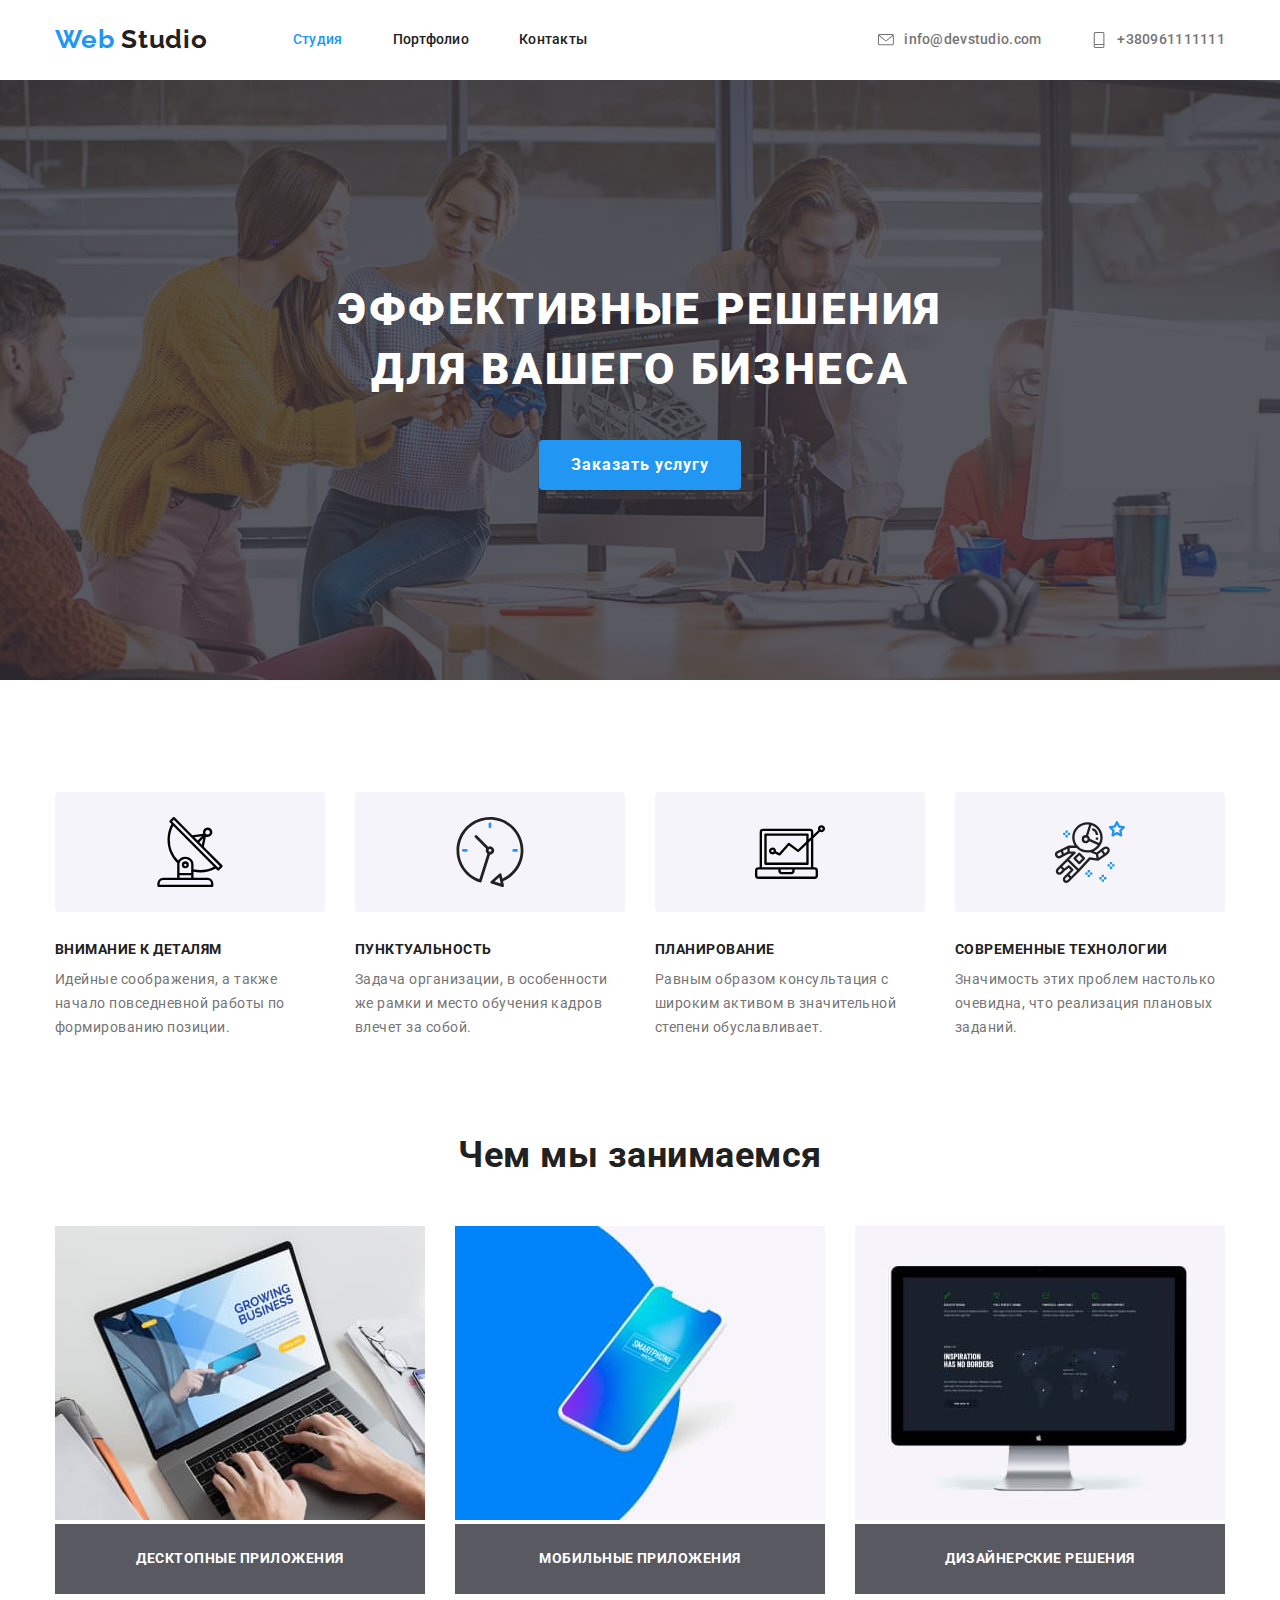
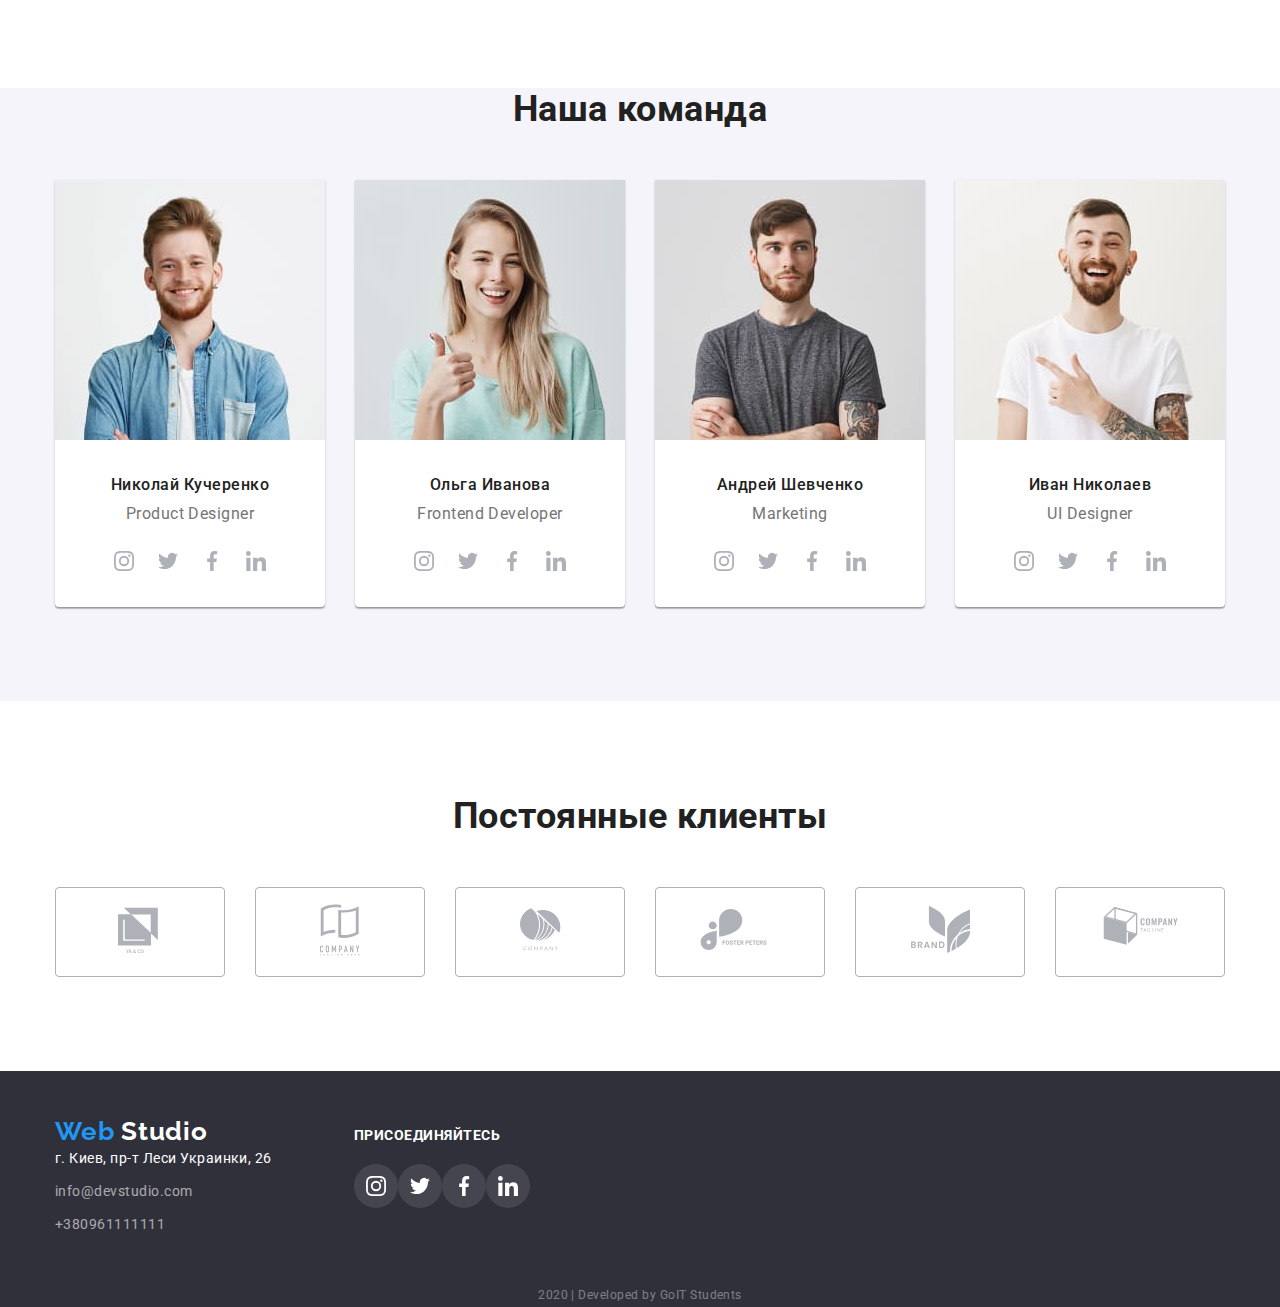
==== commit 4e7b4ff1: "Исправляет ошибки дом. работы" ====
--- a/index.html
+++ b/index.html
@@ -24,7 +24,9 @@
         </a>
 
         <ul class="nav-list">
-          <li class="nav-items"><a href="" class="link current">Студия</a></li>
+          <li class="nav-items">
+            <a href="./index.html" class="link current">Студия</a>
+          </li>
           <li class="nav-items">
             <a href="./portfolio.html" class="link">Портфолио</a>
           </li>
@@ -59,7 +61,7 @@
       <section class="section-heroy">
         <div class="container">
           <h1 class="hero-title">эффективные решения для вашего бизнеса</h1>
-          <a href="" class="button">Заказать услугу</a>
+          <button class="button">Заказать услугу</button>
         </div>
       </section>
       <!--Наши преимущества-->
@@ -420,74 +422,68 @@
           <h2 class="section-title title-customers">Постоянные клиенты</h2>
           <ul class="client-list">
             <li class="client-items">
-              <a href="" class="client-link">
+              <a href="" class="client-link client-bgt">
                 <!--<img src="./image/Client1.svg" alt="компания" width="170"
               />-->
-                <div class="client-bgt">
-                  <svg width="44" height="50" class="logo-client">
-                    <use href="./image/sprite.svg#Client1"></use>
-                  </svg>
-                </div>
-              </a>
-            </li>
-
-            <li class="client-items">
+
+                <svg width="44" height="50" class="logo-client">
+                  <use href="./image/sprite.svg#Client1"></use>
+                </svg>
+              </a>
+            </li>
+
+            <li class="client-items client-bgt">
               <a href="">
                 <!--<img src="./image/Client2.svg" alt="компания" width="170"
               />-->
-                <div class="client-bgt">
-                  <svg width="40" height="52" class="logo-client">
-                    <use href="./image/sprite.svg#Client2"></use>
-                  </svg>
-                </div>
-              </a>
-            </li>
-
-            <li class="client-items">
+
+                <svg width="40" height="52" class="logo-client">
+                  <use href="./image/sprite.svg#Client2"></use>
+                </svg>
+              </a>
+            </li>
+
+            <li class="client-items client-bgt">
               <a href="">
                 <!-- <img src="./image/Client3.svg" alt="компания" width="170"
               /> -->
-                <div class="client-bgt">
-                  <svg width="41" height="43" class="logo-client">
-                    <use href="./image/sprite.svg#Client3"></use>
-                  </svg>
-                </div>
-              </a>
-            </li>
-
-            <li class="client-items">
+
+                <svg width="41" height="43" class="logo-client">
+                  <use href="./image/sprite.svg#Client3"></use>
+                </svg>
+              </a>
+            </li>
+
+            <li class="client-items client-bgt">
               <a href=""
                 ><!--<img src="./image/Client4.svg" alt="компания" width="170"
               />-->
-                <div class="client-bgt">
-                  <svg width="80" height="42" class="logo-client">
-                    <use href="./image/sprite.svg#Client4"></use>
-                  </svg>
-                </div>
-              </a>
-            </li>
-
-            <li class="client-items">
+
+                <svg width="80" height="42" class="logo-client">
+                  <use href="./image/sprite.svg#Client4"></use>
+                </svg>
+              </a>
+            </li>
+
+            <li class="client-items client-bgt">
               <a href=""
                 ><!--<img src="./image/Client5.svg" alt="компания" width="170"
               />-->
-                <div class="client-bgt">
-                  <svg width="59" height="47" class="logo-client">
-                    <use href="./image/sprite.svg#Client5"></use>
-                  </svg>
-                </div>
-              </a>
-            </li>
-
-            <li class="client-items">
+
+                <svg width="59" height="47" class="logo-client">
+                  <use href="./image/sprite.svg#Client5"></use>
+                </svg>
+              </a>
+            </li>
+
+            <li class="client-items client-bgt">
               <a href="">
                 <!--<img src="./image/Client6.svg" alt="компания" width="170"
               />-->
-                <div class="client-bgt">
-                  <svg width="89" height="45" class="logo-client">
-                    <use href="./image/sprite.svg#Client6"></use>
-                  </svg>
-                </div>
+
+                <svg width="89" height="45" class="logo-client">
+                  <use href="./image/sprite.svg#Client6"></use>
+                </svg>
               </a>
             </li>
           </ul>
--- a/css/style.css
+++ b/css/style.css
@@ -205,6 +205,9 @@
 
 .section-heroy .hero-title {
   margin-bottom: 40px;
+  width: 696px;
+  margin-left: auto;
+  margin-right: auto;
 
   color: var(--third-color-text);
 
@@ -221,6 +224,8 @@
   display: inline-block;
   min-width: 200px;
   padding: 10px 32px;
+  border: 0px;
+  border-radius: 4px;
 
   color: var(--third-color-text);
   background-color: var(--accent-color);
@@ -284,7 +289,6 @@
 */
 
 .container-advantages {
-  width: 270px;
   height: 120px;
   background-color: #f5f4fa;
   border-radius: 4px;
@@ -470,8 +474,8 @@
   border-color: var(--accent-color);
 }
 
-.logo-client:hover,
-.logo-client:focus {
+.client-bgt:hover svg,
+.client-bgt:focus svg {
   fill: var(--accent-color);
 }
 
@@ -566,16 +570,16 @@
   fill: #afb1b8;
 }
 
-.logo-social:hover,
-.logo-social:focus {
+.social-link:hover svg,
+.social-link:focus svg {
   fill: var(--third-color-text);
 }
-
+/*
 .social-link:hover,
 .social-link:focus {
   color: var(--accent-color);
 }
-
+*/
 .footer {
   background-color: #2f303a;
 }
@@ -655,6 +659,8 @@
 .port-button:focus {
   color: #ffffff;
   background-color: var(--accent-color);
+  box-shadow: 0px 2px 2px rgba(0, 0, 0, 0.12), 0px 1px 2px rgba(0, 0, 0, 0.08),
+    0px 3px 1px rgba(0, 0, 0, 0.1);
 }
 
 .port-button {
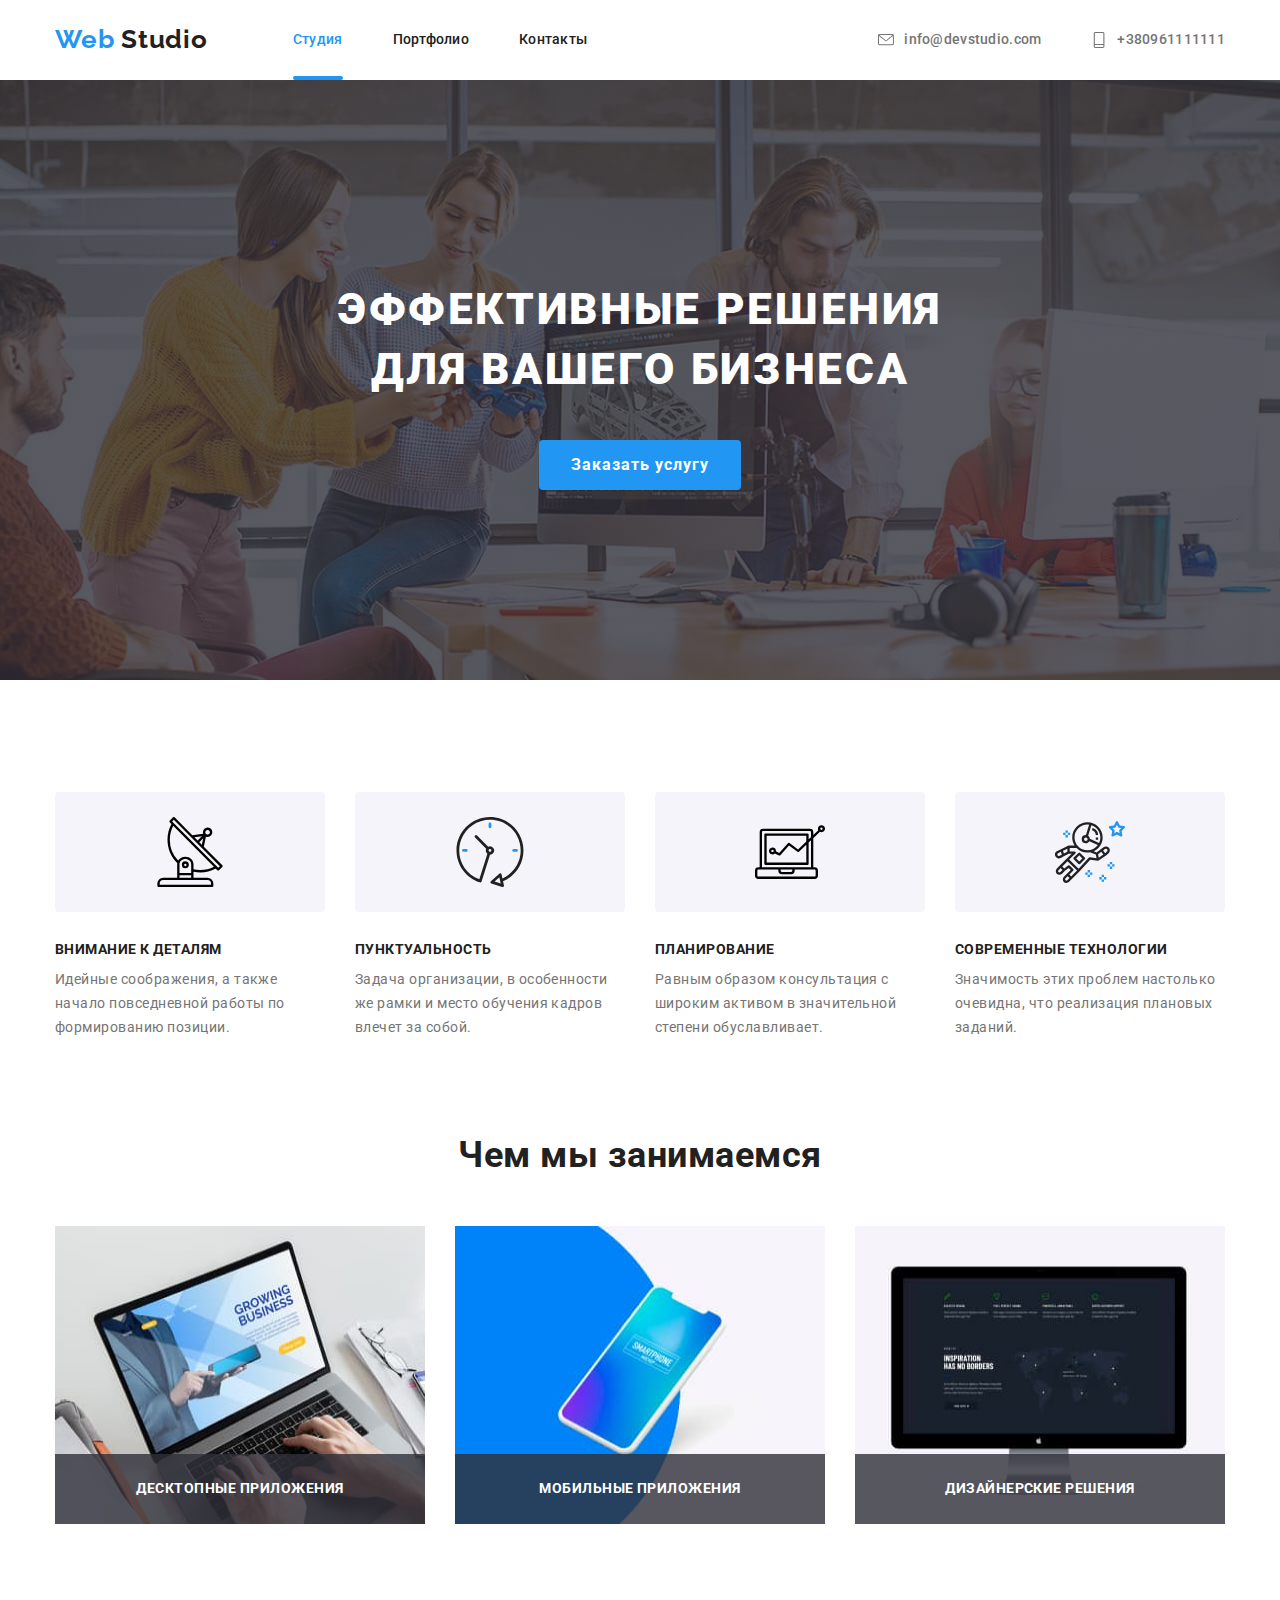
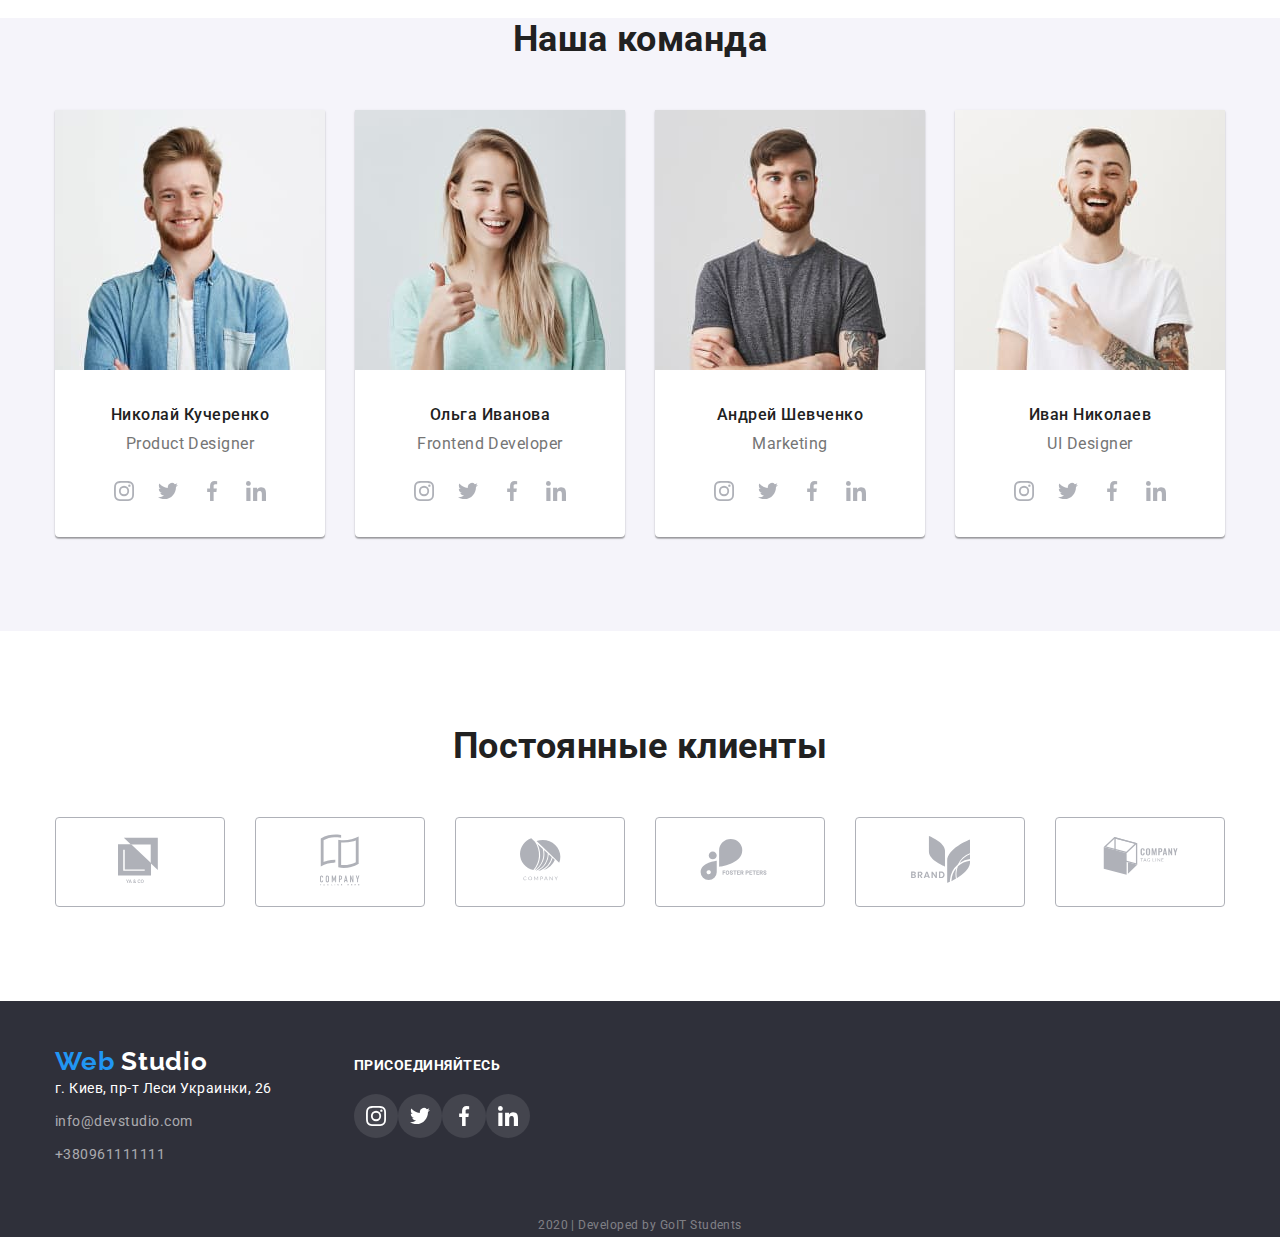
==== commit 0cec27e3: "Добавляет позиционирование в "Наших преимуществах, в портфолио, подчёркивание активной страници"" ====
--- a/index.html
+++ b/index.html
@@ -67,7 +67,7 @@
       <!--Наши преимущества-->
       <section class="section">
         <div class="container">
-          <h2 class="section-title invisible">Наши преимущества</h2>
+          <h2 class="section-title visually-hidden">Наши преимущества</h2>
 
           <ul class="advantages">
             <li class="section-items antenna">
@@ -143,22 +143,37 @@
           <h2 class="section-title title-work">Чем мы занимаемся</h2>
           <ul class="work-list">
             <li class="work-items">
-              <a href=""
-                ><img src="./image/notebook.jpg" width="370" alt="ноутбук" />
+              <a href="" class="work-link">
+                <img
+                  src="./image/notebook.jpg"
+                  width="100%"
+                  height="100%"
+                  alt="ноутбук"
+                />
                 <p class="work">Десктопные приложения</p>
               </a>
             </li>
 
             <li class="work-items">
-              <a href=""
-                ><img src="./image/phone.jpg" width="370" alt="Телефон" />
+              <a href="" class="work-link"
+                ><img
+                  src="./image/phone.jpg"
+                  width="100%"
+                  height="100%"
+                  alt="Телефон"
+                />
                 <p class="work">Мобильные приложения</p>
               </a>
             </li>
 
             <li class="work-items">
-              <a href=""
-                ><img src="./image/desktop.jpg" width="370" alt="Монитор" />
+              <a href="" class="work-link"
+                ><img
+                  src="./image/desktop.jpg"
+                  width="100%"
+                  height="100%"
+                  alt="Монитор"
+                />
                 <p class="work">Дизайнерские решения</p>
               </a>
             </li>
--- a/css/style.css
+++ b/css/style.css
@@ -100,6 +100,24 @@
 
 .nav .link.current {
   color: var(--accent-color);
+}
+
+.nav .link.current::after {
+  position: absolute;
+
+  content: '';
+  display: inline-block;
+  height: 4px;
+  width: 100%;
+  bottom: 0;
+  right: 0;
+
+  background-color: var(--accent-color);
+  border-radius: 2px;
+}
+
+.nav-list .nav-items {
+  position: relative;
 }
 
 .nav-contakt,
@@ -330,9 +348,15 @@
   text-align: center;
 }
 
-.section-title.invisible {
-  display: none;
-  padding-top: 112px;
+.visually-hidden {
+  position: absolute;
+  width: 1px;
+  height: 1px;
+  margin: -1px;
+  border: 0;
+  padding: 0;
+  clip: rect(0 0 0 0);
+  overflow: hidden;
 }
 
 .section-subtitle {
@@ -374,6 +398,7 @@
 
 .work-items {
   width: calc((100% - 60px) / 3);
+  position: relative;
 }
 
 .work-items:not(:last-child) {
@@ -389,7 +414,16 @@
   margin-bottom: 50px;
 }
 
+/*
+.work-link {
+  position: relative;
+}
+*/
 .work {
+  position: absolute;
+  width: 100%;
+  bottom: 0;
+  right: 0;
   display: flex;
   align-items: center;
   justify-content: center;
@@ -708,8 +742,21 @@
   line-height: 1.88;
 }
 
+.port-description {
+  position: relative;
+}
+
 .port-text {
+  position: absolute;
+  top: 50%;
+  left: 50%;
+  transform: translate(-50%, -50%);
+  width: 100%;
+  height: 100%;
+  opacity: 0;
+
   margin: 0;
+  padding: 63px 24px;
 
   color: var(--third-color-text);
   background-color: rgba(33, 150, 243, 0.9);
@@ -746,3 +793,7 @@
 .port-list .port-items:hover {
   box-shadow: 0px 4px 4px rgba(0, 0, 0, 0.25);
 }
+
+.port-items:hover .port-text {
+  opacity: 1;
+}
